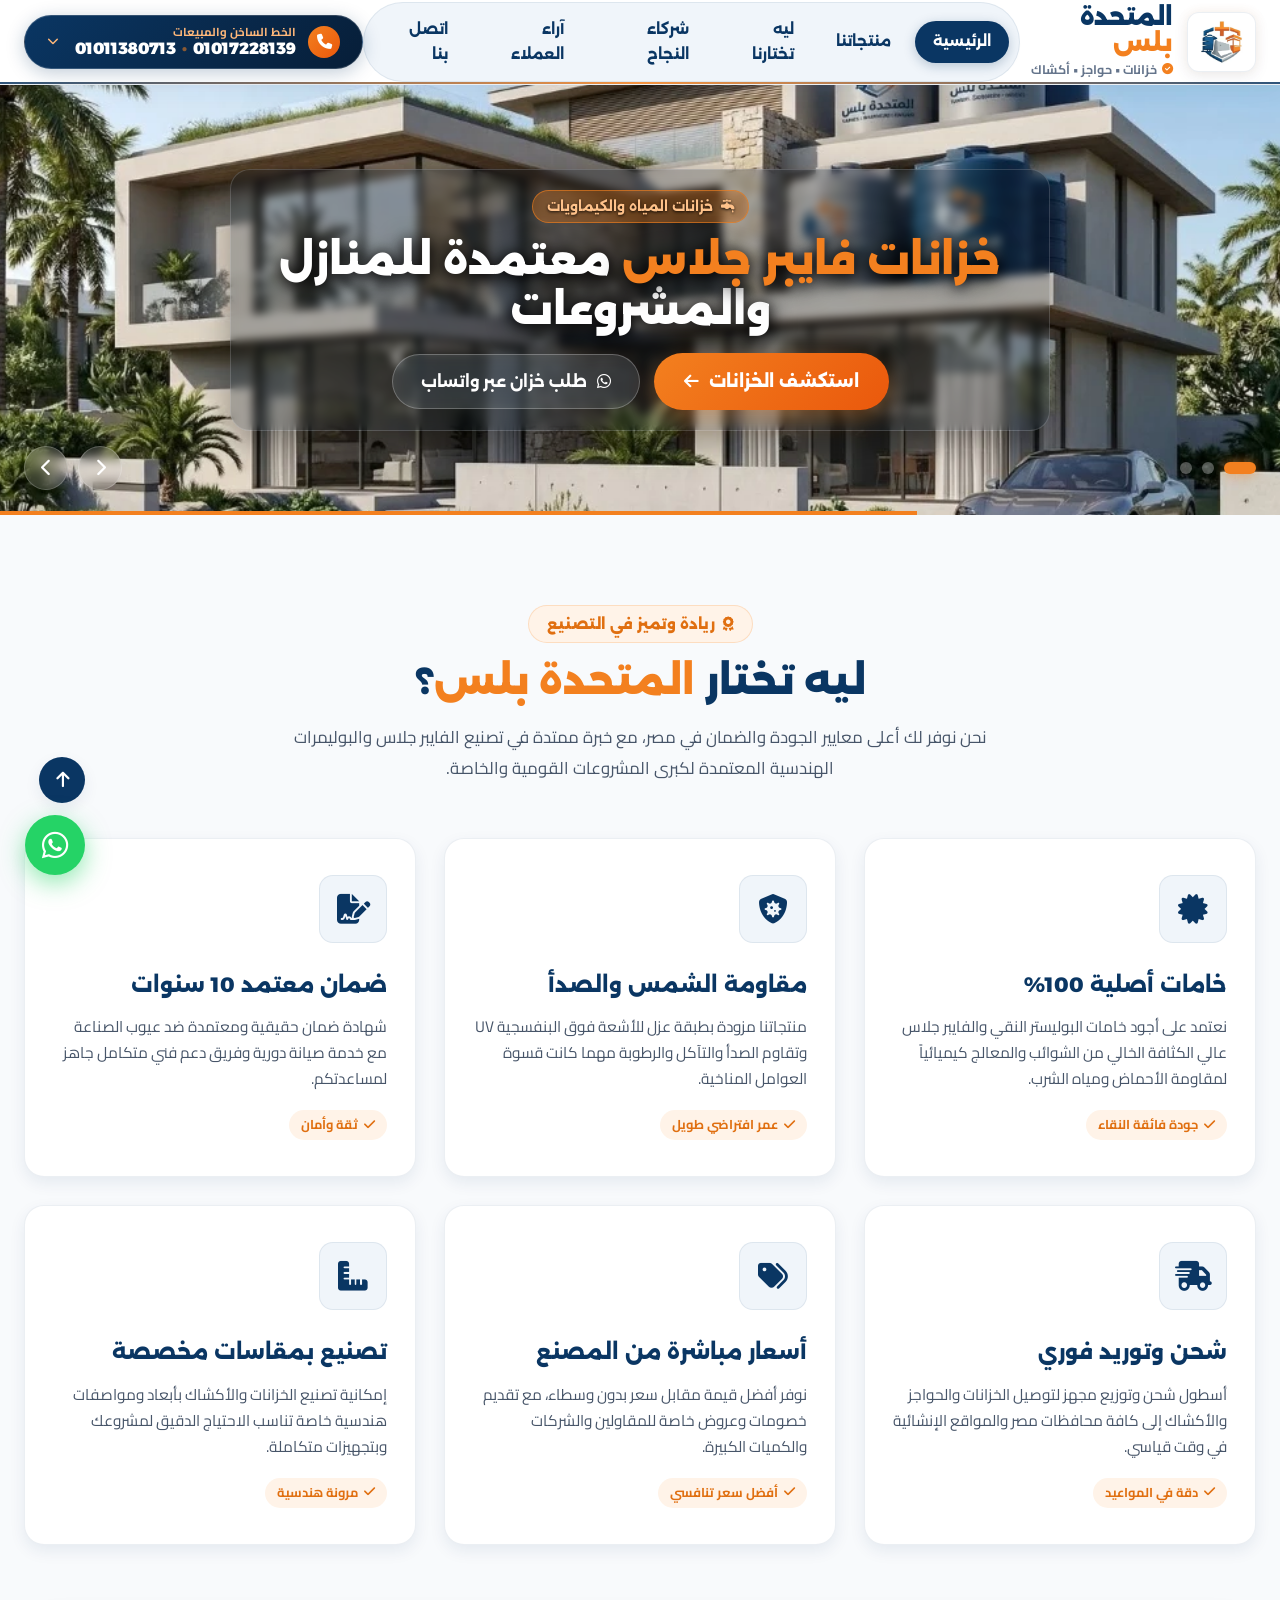
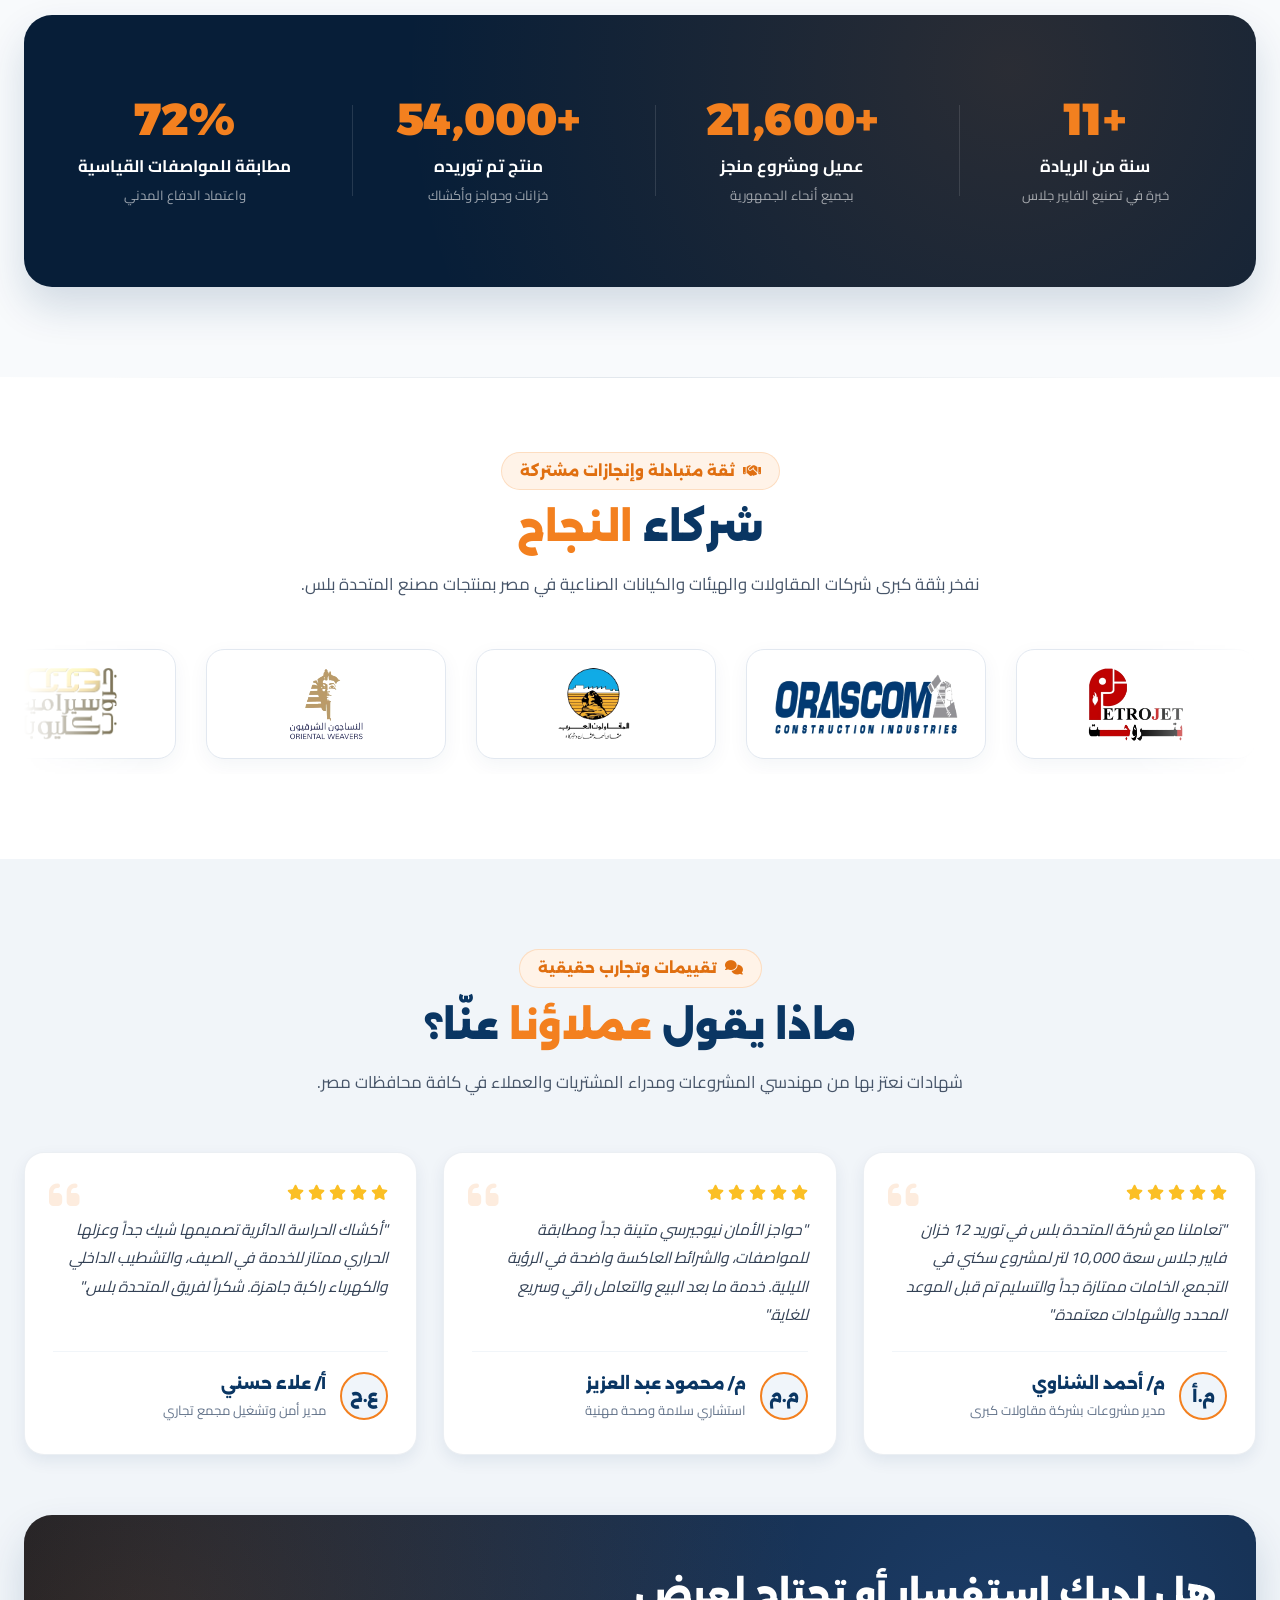
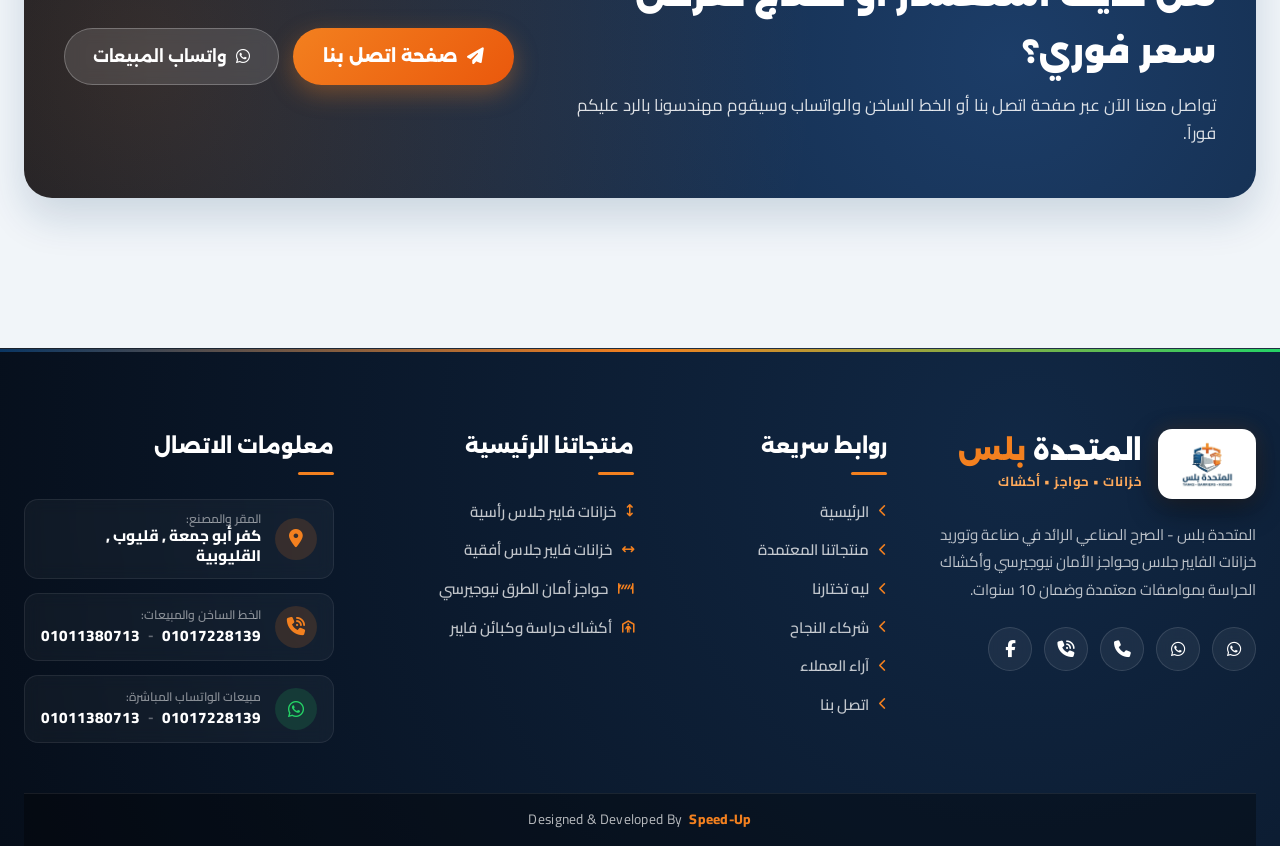
==== index.html @ 0f32f1ea "feat: complete Al-Mutahida Plus website with updated dual contact numbers" ====
<!DOCTYPE html>
<html lang="ar" dir="rtl">
<head>
  <meta charset="UTF-8">
  <meta name="viewport" content="width=device-width, initial-scale=1.0">
  <title>المتحدة بلس للخزانات | مصنع خزانات فايبر جلاس وحواجز أمان وأكشاك حراسة في مصر</title>
  <meta name="description" content="شركة المتحدة بلس للخزانات - المصنع الرائد في مصر لتصنيع وتوريد خزانات مياه فايبر جلاس أفقية ورأسية بسعات من 500 حتى 30,000 لتر، حواجز أمان نيوجيرسي، وأكشاك حراسة معزولة بضمان 10 سنوات وتوصيل لكافة المحافظات. هاتف: 01011380713 - 01017228139">
  <meta name="keywords" content="المتحدة بلس, المتحدة بلس للخزانات, شركة المتحدة بلس, مصنع المتحدة بلس, خزانات فايبر جلاس, خزانات مياه فايبر جلاس, اسعار خزانات المياه في مصر, خزان مياه 500 لتر, خزان مياه 1000 لتر, خزان مياه 2000 لتر, خزان مياه 3000 لتر, خزان مياه 5000 لتر, خزان مياه 10000 لتر, خزان مياه 20000 لتر, خزان مياه 30000 لتر, خزانات مياه أفقية, خزانات مياه رأسية, حواجز نيوجيرسي, حواجز أمان الطرق, حواجز بلاستيكية للطرق, أكشاك حراسة فايبر جلاس, كبائن أمن واستقبال, كشك حراسة دائري, كشك حراسة مضلع, كشك حراسة مربع, كفر ابو جمعة قليوب القليوبية">
  <meta name="author" content="شركة المتحدة بلس">
  <meta name="robots" content="index, follow">
  <link rel="canonical" href="https://almutahidaplus.com/index.html">
  <meta name="theme-color" content="#0a3663">
  
  <!-- Open Graph Meta Tags -->
  <meta property="og:type" content="website">
  <meta property="og:locale" content="ar_EG">
  <meta property="og:site_name" content="المتحدة بلس">
  <meta property="og:url" content="https://almutahidaplus.com/index.html">
  <meta property="og:title" content="المتحدة بلس للخزانات | خزانات فايبر جلاس • حواجز نيوجيرسي • أكشاك حراسة">
  <meta property="og:description" content="المصنع رقم 1 في مصر لخزانات الفايبر جلاس المعتمدة، حواجز أمان الطرق نيوجيرسي، وأكشاك الحراسة المعزولة بضمان 10 سنوات وتوريد فوري.">
  <meta property="og:image" content="https://almutahidaplus.com/images/hero-tanks.webp">

  <!-- Twitter Card -->
  <meta name="twitter:card" content="summary_large_image">
  <meta name="twitter:title" content="المتحدة بلس للخزانات | مصنع فايبر جلاس معتمد في مصر">
  <meta name="twitter:description" content="خزانات مياه فايبر جلاس بسعات من 500 حتى 30000 لتر، حواجز نيوجيرسي، وأكشاك حراسة. اتصل: 01011380713 - 01017228139">
  <meta name="twitter:image" content="https://almutahidaplus.com/images/hero-tanks.webp">

  <!-- Structured Data (JSON-LD) -->
  <script type="application/ld+json">
  {
    "@context": "https://schema.org",
    "@type": "LocalBusiness",
    "name": "شركة المتحدة بلس للخزانات وحواجز الأمان والأكشاك",
    "alternateName": ["المتحدة بلس", "المتحدة بلس للخزانات", "Al-Mutahida Plus"],
    "image": "https://almutahidaplus.com/images/logo.webp",
    "url": "https://almutahidaplus.com/",
    "telephone": ["+201011380713", "+201017228139"],
    "priceRange": "$$",
    "address": {
      "@type": "PostalAddress",
      "streetAddress": "كفر أبو جمعة",
      "addressLocality": "قليوب",
      "addressRegion": "القليوبية",
      "addressCountry": "EG"
    },
    "geo": {
      "@type": "GeoCoordinates",
      "latitude": 30.1795,
      "longitude": 31.2057
    },
    "openingHoursSpecification": {
      "@type": "OpeningHoursSpecification",
      "dayOfWeek": [
        "Monday",
        "Tuesday",
        "Wednesday",
        "Thursday",
        "Friday",
        "Saturday",
        "Sunday"
      ],
      "opens": "09:00",
      "closes": "21:00"
    },
    "areaServed": {
      "@type": "Country",
      "name": "Egypt"
    },
    "description": "مصنع المتحدة بلس لتصنيع وتوريد خزانات الفايبر جلاس لمياه الشرب والكيماويات، حواجز أمان الطرق نيوجيرسي، وأكشاك وكبائن الحراسة المعزولة بضمان معتمد 10 سنوات."
  }
  </script>

  <!-- Favicon -->
  <link rel="icon" type="image/webp" href="images/favicon.webp">
  <link rel="shortcut icon" type="image/webp" href="images/favicon.webp">
  <link rel="apple-touch-icon" type="image/webp" href="images/favicon.webp">

  <!-- Google Fonts: Cairo & Alexandria -->
  <link rel="preconnect" href="https://fonts.googleapis.com">
  <link rel="preconnect" href="https://fonts.gstatic.com" crossorigin>
  <link href="https://fonts.googleapis.com/css2?family=Alexandria:wght@400;600;700;800;900&family=Cairo:wght@400;600;700;800;900&display=swap" rel="stylesheet">

  <!-- Font Awesome 6 -->
  <link rel="stylesheet" href="https://cdnjs.cloudflare.com/ajax/libs/font-awesome/6.5.1/css/all.min.css">

  <!-- CSS Styles -->
  <link rel="stylesheet" href="css/style.css">
</head>
<body>


  <!-- الهيدر وشريط التنقل الرئيسي (Site Header) -->
  <header class="site-header">
    <div class="container nav-container">
      <!-- الشعار واسم الشركة -->
      <a href="index.html" class="brand-logo">
        <div class="header-logo-badge">
          <img src="images/logo-icon.webp" alt="لوجو شركة المتحدة بلس">
        </div>
        <div class="brand-info">
          <div class="brand-name">المتحدة <span>بلس</span></div>
          <div class="brand-tagline">
            <i class="fa-solid fa-circle-check" style="color: var(--color-accent); font-size: 0.7rem;"></i>
            <span>خزانات • حواجز • أكشاك</span>
          </div>
        </div>
      </a>

      <!-- روابط القائمة الرئيسية -->
      <nav class="nav-menu">
        <a href="index.html" class="nav-link active">الرئيسية</a>
        <a href="products.html" class="nav-link">منتجاتنا</a>
        <a href="#why-us" class="nav-link">ليه تختارنا</a>
        <a href="#partners" class="nav-link">شركاء النجاح</a>
        <a href="#reviews" class="nav-link">آراء العملاء</a>
        <a href="contact.html" class="nav-link">اتصل بنا</a>
      </nav>

      <!-- زر الاتصال المميز في الهيدر (يدعم الرقمين والواتساب) -->
      <div class="header-actions">
        <div class="header-phone-dropdown">
          <button class="btn-phone-distinct phone-dropdown-trigger" type="button" aria-expanded="false" aria-label="أرقام المبيعات والاتصال">
            <div class="phone-icon-pulse">
              <i class="fa-solid fa-phone"></i>
            </div>
            <div class="phone-text-wrapper">
              <span class="phone-label">الخط الساخن والمبيعات</span>
              <span class="phone-number-value">
                <span>01011380713</span>
                <span class="phone-divider">•</span>
                <span>01017228139</span>
              </span>
            </div>
            <i class="fa-solid fa-chevron-down phone-drop-arrow"></i>
          </button>
          
          <div class="phone-dropdown-menu">
            <div class="phone-dropdown-header">
              <i class="fa-solid fa-headset"></i>
              <span>تواصل مع قسم المبيعات فوراً</span>
            </div>
            <a href="tel:01011380713" class="phone-drop-item">
              <div class="phone-drop-icon">
                <i class="fa-solid fa-phone"></i>
              </div>
              <div class="phone-drop-info">
                <span class="phone-drop-label">خط المبيعات 1</span>
                <span class="phone-drop-number">01011380713</span>
              </div>
              <span class="phone-drop-badge">اتصال مباشر</span>
            </a>
            <a href="tel:01017228139" class="phone-drop-item">
              <div class="phone-drop-icon">
                <i class="fa-solid fa-phone"></i>
              </div>
              <div class="phone-drop-info">
                <span class="phone-drop-label">خط المبيعات 2</span>
                <span class="phone-drop-number">01017228139</span>
              </div>
              <span class="phone-drop-badge">اتصال مباشر</span>
            </a>
            <div class="phone-drop-footer">
              <a href="https://wa.me/201011380713" target="_blank" class="phone-drop-wa" title="واتساب 1">
                <i class="fa-brands fa-whatsapp"></i> واتساب 1
              </a>
              <a href="https://wa.me/201017228139" target="_blank" class="phone-drop-wa" title="واتساب 2">
                <i class="fa-brands fa-whatsapp"></i> واتساب 2
              </a>
            </div>
          </div>
        </div>

        <button class="mobile-toggle" aria-label="فتح القائمة">
          <i class="fa-solid fa-bars"></i>
        </button>
      </div>
    </div>
  </header>

  <!-- الهيرو سكشن التفاعلي المتحرك (Hero Auto Slider) -->
  <section class="hero-section" id="home">
    <div class="hero-slider">
      
      <!-- الشريحة الأولى: خزانات الفايبر جلاس -->
      <div class="slide active">
        <div class="slide-bg" style="background-image: url('images/hero-tanks.webp');">
          <div class="slide-bg-gradient"></div>
        </div>
        <div class="container">
          <div class="slide-content centered">
            <div class="slide-badge">
              <i class="fa-solid fa-faucet-drip"></i>
              <span>خزانات المياه والكيماويات</span>
            </div>
            <h1 class="slide-title">
              <span class="highlight">خزانات فايبر جلاس</span> معتمدة للمنازل والمشروعات
            </h1>
            <div class="slide-actions">
              <a href="products.html?category=vertical-tanks" class="btn-primary">
                <span>استكشف الخزانات</span>
                <i class="fa-solid fa-arrow-left"></i>
              </a>
              <a href="https://wa.me/201011380713?text=%D8%A7%D8%B3%D8%AA%D9%81%D8%B3%D8%A7%D8%B1%20%D8%B9%D9%86%20%D8%AE%D8%B2%D8%A7%D9%86%D8%A7%D8%AA%20%D8%A7%D9%84%D9%81%D8%A7%D9%8A%D8%A8%D8%B1%20%D8%AC%D9%84%D8%A7%D8%B3" target="_blank" class="btn-secondary">
                <i class="fa-brands fa-whatsapp"></i>
                <span>طلب خزان عبر واتساب</span>
              </a>
            </div>
          </div>
        </div>
      </div>

      <!-- الشريحة الثانية: حواجز أمان الطرق نيوجيرسي -->
      <div class="slide">
        <div class="slide-bg" style="background-image: url('images/hero-barriers.webp');">
          <div class="slide-bg-gradient"></div>
        </div>
        <div class="container">
          <div class="slide-content centered">
            <div class="slide-badge">
              <i class="fa-solid fa-road-barrier"></i>
              <span>السلامة المرورية وأمان الطرق</span>
            </div>
            <h2 class="slide-title">
              <span class="highlight">حواجز أمان نيوجيرسي</span> للمشروعات والكباري
            </h2>
            <div class="slide-actions">
              <a href="products.html?category=barriers" class="btn-primary">
                <span>استكشف الحواجز</span>
                <i class="fa-solid fa-arrow-left"></i>
              </a>
              <a href="https://wa.me/201011380713?text=%D8%A7%D8%B3%D8%AA%D9%81%D8%B3%D8%A7%D8%B1%20%D8%B9%D9%86%20%D8%AD%D9%88%D8%A7%D8%AC%D8%B2%20%D8%A7%D9%84%D8%A3%D9%85%D8%A7%D9%86%20%D9%86%D9%8A%D9%88%D8%AC%D9%8A%D8%B1%D8%B3%D9%8A" target="_blank" class="btn-secondary">
                <i class="fa-brands fa-whatsapp"></i>
                <span>طلب حواجز عبر واتساب</span>
              </a>
            </div>
          </div>
        </div>
      </div>

      <!-- الشريحة الثالثة: أكشاك الحراسة الفايبر جلاس -->
      <div class="slide">
        <div class="slide-bg" style="background-image: url('images/hero-kiosks.webp');">
          <div class="slide-bg-gradient"></div>
        </div>
        <div class="container">
          <div class="slide-content centered">
            <div class="slide-badge">
              <i class="fa-solid fa-person-shelter"></i>
              <span>أكشاك وكبائن الحراسة المجهزة</span>
            </div>
            <h2 class="slide-title">
              <span class="highlight">أكشاك حراسة وكبائن</span> فندقية فاخرة
            </h2>
            <div class="slide-actions">
              <a href="products.html?category=kiosks" class="btn-primary">
                <span>استكشف الأكشاك</span>
                <i class="fa-solid fa-arrow-left"></i>
              </a>
              <a href="https://wa.me/201011380713?text=%D8%A7%D8%B3%D8%AA%D9%81%D8%B3%D8%A7%D8%B1%20%D8%B9%D9%86%20%D8%A3%D9%83%D8%B4%D8%A7%D9%83%20%D8%A7%D9%84%D8%AD%D8%B1%D8%A7%D8%B3%D8%A9%20%D8%A7%D9%84%D9%81%D8%A7%D9%8A%D8%A8%D8%B1%20%D8%AC%D9%84%D8%A7%D8%B3" target="_blank" class="btn-secondary">
                <i class="fa-brands fa-whatsapp"></i>
                <span>طلب كشك عبر واتساب</span>
              </a>
            </div>
          </div>
        </div>
      </div>

    </div>

    <!-- مؤشرات وأزرار التحكم بالسلايدر -->
    <div class="slider-controls">
      <div class="container slider-controls-inner">
        <div class="slider-dots"></div>
        <div class="slider-arrows">
          <button class="arrow-btn prev" aria-label="الشريحة السابقة">
            <i class="fa-solid fa-chevron-right"></i>
          </button>
          <button class="arrow-btn next" aria-label="الشريحة التالية">
            <i class="fa-solid fa-chevron-left"></i>
          </button>
        </div>
      </div>
    </div>
    <div class="slider-progress"></div>
  </section>

  <!-- قسم "ليه تختار المتحدة بلس" (Why Choose Us) -->
  <section class="section" id="why-us">
    <div class="container">
      <div class="section-header">
        <div class="section-subtitle">
          <i class="fa-solid fa-award"></i>
          <span>ريادة وتميز في التصنيع</span>
        </div>
        <h2 class="section-title">ليه تختار <span>المتحدة بلس</span>؟</h2>
        <p class="section-desc">
          نحن نوفر لك أعلى معايير الجودة والضمان في مصر، مع خبرة ممتدة في تصنيع الفايبر جلاس والبوليمرات الهندسية المعتمدة لكبرى المشروعات القومية والخاصة.
        </p>
      </div>

      <div class="features-grid">
        <!-- كارت 1 -->
        <div class="feature-card">
          <div class="feature-icon-wrapper">
            <i class="fa-solid fa-certificate"></i>
          </div>
          <h3 class="feature-card-title">خامات أصلية 100%</h3>
          <p class="feature-card-desc">
            نعتمد على أجود خامات البوليستر النقي والفايبر جلاس عالي الكثافة الخالي من الشوائب والمعالج كيميائياً لمقاومة الأحماض ومياه الشرب.
          </p>
          <div class="feature-card-badge">
            <i class="fa-solid fa-check"></i> جودة فائقة النقاء
          </div>
        </div>

        <!-- كارت 2 -->
        <div class="feature-card">
          <div class="feature-icon-wrapper">
            <i class="fa-solid fa-shield-virus"></i>
          </div>
          <h3 class="feature-card-title">مقاومة الشمس والصدأ</h3>
          <p class="feature-card-desc">
            منتجاتنا مزودة بطبقة عزل للأشعة فوق البنفسجية UV وتقاوم الصدأ والتآكل والرطوبة مهما كانت قسوة العوامل المناخية.
          </p>
          <div class="feature-card-badge">
            <i class="fa-solid fa-check"></i> عمر افتراضي طويل
          </div>
        </div>

        <!-- كارت 3 -->
        <div class="feature-card">
          <div class="feature-icon-wrapper">
            <i class="fa-solid fa-file-signature"></i>
          </div>
          <h3 class="feature-card-title">ضمان معتمد 10 سنوات</h3>
          <p class="feature-card-desc">
            شهادة ضمان حقيقية ومعتمدة ضد عيوب الصناعة مع خدمة صيانة دورية وفريق دعم فني متكامل جاهز لمساعدتكم.
          </p>
          <div class="feature-card-badge">
            <i class="fa-solid fa-check"></i> ثقة وأمان
          </div>
        </div>

        <!-- كارت 4 -->
        <div class="feature-card">
          <div class="feature-icon-wrapper">
            <i class="fa-solid fa-truck-fast"></i>
          </div>
          <h3 class="feature-card-title">شحن وتوريد فوري</h3>
          <p class="feature-card-desc">
            أسطول شحن وتوزيع مجهز لتوصيل الخزانات والحواجز والأكشاك إلى كافة محافظات مصر والمواقع الإنشائية في وقت قياسي.
          </p>
          <div class="feature-card-badge">
            <i class="fa-solid fa-check"></i> دقة في المواعيد
          </div>
        </div>

        <!-- كارت 5 -->
        <div class="feature-card">
          <div class="feature-icon-wrapper">
            <i class="fa-solid fa-tags"></i>
          </div>
          <h3 class="feature-card-title">أسعار مباشرة من المصنع</h3>
          <p class="feature-card-desc">
            نوفر أفضل قيمة مقابل سعر بدون وسطاء، مع تقديم خصومات وعروض خاصة للمقاولين والشركات والكميات الكبيرة.
          </p>
          <div class="feature-card-badge">
            <i class="fa-solid fa-check"></i> أفضل سعر تنافسي
          </div>
        </div>

        <!-- كارت 6 -->
        <div class="feature-card">
          <div class="feature-icon-wrapper">
            <i class="fa-solid fa-ruler-combined"></i>
          </div>
          <h3 class="feature-card-title">تصنيع بمقاسات مخصصة</h3>
          <p class="feature-card-desc">
            إمكانية تصنيع الخزانات والأكشاك بأبعاد ومواصفات هندسية خاصة تناسب الاحتياج الدقيق لمشروعك وبتجهيزات متكاملة.
          </p>
          <div class="feature-card-badge">
            <i class="fa-solid fa-check"></i> مرونة هندسية
          </div>
        </div>
      </div>

      <!-- شريط الإحصائيات والأرقام (Live Counters) -->
      <div class="stats-strip">
        <div class="container stats-grid">
          <div class="stat-item">
            <div class="stat-number" data-target="15" data-prefix="+">15</div>
            <div class="stat-label">سنة من الريادة</div>
            <div class="stat-sub">خبرة في تصنيع الفايبر جلاس</div>
          </div>
          <div class="stat-item">
            <div class="stat-number" data-target="30000" data-prefix="+">30,000</div>
            <div class="stat-label">عميل ومشروع منجز</div>
            <div class="stat-sub">بجميع أنحاء الجمهورية</div>
          </div>
          <div class="stat-item">
            <div class="stat-number" data-target="75000" data-prefix="+">75,000</div>
            <div class="stat-label">منتج تم توريده</div>
            <div class="stat-sub">خزانات وحواجز وأكشاك</div>
          </div>
          <div class="stat-item">
            <div class="stat-number" data-target="100" data-suffix="%">100%</div>
            <div class="stat-label">مطابقة للمواصفات القياسية</div>
            <div class="stat-sub">واعتماد الدفاع المدني</div>
          </div>
        </div>
      </div>



    </div>
  </section>

  <!-- قسم شركاء النجاح (Success Partners Continuous Marquee) -->
  <section class="partners-section" id="partners">
    <div class="container">
      <div class="section-header" style="margin-bottom: 35px;">
        <div class="section-subtitle">
          <i class="fa-solid fa-handshake"></i>
          <span>ثقة متبادلة وإنجازات مشتركة</span>
        </div>
        <h2 class="section-title">شركاء <span>النجاح</span></h2>
        <p class="section-desc">
          نفخر بثقة كبرى شركات المقاولات والهيئات والكيانات الصناعية في مصر بمنتجات مصنع المتحدة بلس.
        </p>
      </div>

      <!-- شريط اللوجوهات المتحرك اللانهائي لكبرى الشركات -->
      <div class="marquee-wrapper">
        <div class="marquee-track">
          <div class="partner-card" title="شركة بتروجت">
            <img src="images/partners/partner-petrojet.webp" alt="لوجو شركة بتروجت">
          </div>
          <div class="partner-card" title="أوراسكوم للإنشاءات">
            <img src="images/partners/partner-orascom.webp" alt="لوجو أوراسكوم للإنشاءات">
          </div>
          <div class="partner-card" title="شركة المقاولون العرب">
            <img src="images/partners/partner-arab-contractors.webp" alt="لوجو المقاولون العرب">
          </div>
          <div class="partner-card" title="مجموعة النساجون الشرقيون">
            <img src="images/partners/partner-oriental-weavers.webp" alt="لوجو النساجون الشرقيون">
          </div>
          <div class="partner-card" title="مجموعة سيراميكا كليوباترا">
            <img src="images/partners/partner-cleopatra.webp" alt="لوجو سيراميكا كليوباترا">
          </div>
          <!-- تكرار لضمان السلاسة اللانهائية والانسيابية في الحركة -->
          <div class="partner-card" title="شركة بتروجت">
            <img src="images/partners/partner-petrojet.webp" alt="لوجو شركة بتروجت">
          </div>
          <div class="partner-card" title="أوراسكوم للإنشاءات">
            <img src="images/partners/partner-orascom.webp" alt="لوجو أوراسكوم للإنشاءات">
          </div>
          <div class="partner-card" title="شركة المقاولون العرب">
            <img src="images/partners/partner-arab-contractors.webp" alt="لوجو المقاولون العرب">
          </div>
          <div class="partner-card" title="مجموعة النساجون الشرقيون">
            <img src="images/partners/partner-oriental-weavers.webp" alt="لوجو النساجون الشرقيون">
          </div>
          <div class="partner-card" title="مجموعة سيراميكا كليوباترا">
            <img src="images/partners/partner-cleopatra.webp" alt="لوجو سيراميكا كليوباترا">
          </div>
        </div>
      </div>
    </div>
  </section>

  <!-- قسم آراء العملاء (Customer Testimonials) -->
  <section class="section reviews-section" id="reviews">
    <div class="container">
      <div class="section-header">
        <div class="section-subtitle">
          <i class="fa-solid fa-comments"></i>
          <span>تقييمات وتجارب حقيقية</span>
        </div>
        <h2 class="section-title">ماذا يقول <span>عملاؤنا</span> عنّا؟</h2>
        <p class="section-desc">
          شهادات نعتز بها من مهندسي المشروعات ومدراء المشتريات والعملاء في كافة محافظات مصر.
        </p>
      </div>

      <div class="reviews-grid">
        <!-- رأي 1 -->
        <div class="review-card">
          <i class="fa-solid fa-quote-left review-quote-icon"></i>
          <div class="review-stars">
            <i class="fa-solid fa-star"></i><i class="fa-solid fa-star"></i><i class="fa-solid fa-star"></i><i class="fa-solid fa-star"></i><i class="fa-solid fa-star"></i>
          </div>
          <p class="review-text">
            "تعاملنا مع شركة المتحدة بلس في توريد 12 خزان فايبر جلاس سعة 10,000 لتر لمشروع سكني في التجمع، الخامات ممتازة جداً والتسليم تم قبل الموعد المحدد والشهادات معتمدة."
          </p>
          <div class="review-author">
            <div class="author-avatar">م.أ</div>
            <div class="author-info">
              <h4>م/ أحمد الشناوي</h4>
              <p>مدير مشروعات بشركة مقاولات كبرى</p>
            </div>
          </div>
        </div>

        <!-- رأي 2 -->
        <div class="review-card">
          <i class="fa-solid fa-quote-left review-quote-icon"></i>
          <div class="review-stars">
            <i class="fa-solid fa-star"></i><i class="fa-solid fa-star"></i><i class="fa-solid fa-star"></i><i class="fa-solid fa-star"></i><i class="fa-solid fa-star"></i>
          </div>
          <p class="review-text">
            "حواجز الأمان نيوجيرسي متينة جداً ومطابقة للمواصفات، والشرائط العاكسة واضحة في الرؤية الليلية. خدمة ما بعد البيع والتعامل راقي وسريع للغاية."
          </p>
          <div class="review-author">
            <div class="author-avatar">م.م</div>
            <div class="author-info">
              <h4>م/ محمود عبد العزيز</h4>
              <p>استشاري سلامة وصحة مهنية</p>
            </div>
          </div>
        </div>

        <!-- رأي 3 -->
        <div class="review-card">
          <i class="fa-solid fa-quote-left review-quote-icon"></i>
          <div class="review-stars">
            <i class="fa-solid fa-star"></i><i class="fa-solid fa-star"></i><i class="fa-solid fa-star"></i><i class="fa-solid fa-star"></i><i class="fa-solid fa-star"></i>
          </div>
          <p class="review-text">
            "أكشاك الحراسة الدائرية تصميمها شيك جداً وعزلها الحراري ممتاز للخدمة في الصيف، والتشطيب الداخلي والكهرباء راكبة جاهزة. شكراً لفريق المتحدة بلس."
          </p>
          <div class="review-author">
            <div class="author-avatar">ع.ح</div>
            <div class="author-info">
              <h4>أ/ علاء حسني</h4>
              <p>مدير أمن وتشغيل مجمع تجاري</p>
            </div>
          </div>
        </div>
      </div>

      <!-- كارت تواصل واستفسار سريع في نهاية الهوم -->
      <div class="home-products-cta" style="margin-top: 60px; background: radial-gradient(circle at 80% 50%, #1c3d68 0%, #091728 100%);">
        <div class="cta-text-side">
          <h3>هل لديك <span>استفسار</span> أو تحتاج لعرض سعر فوري؟</h3>
          <p>
            تواصل معنا الآن عبر صفحة اتصل بنا أو الخط الساخن والواتساب وسيقوم مهندسونا بالرد عليكم فوراً.
          </p>
        </div>
        <div class="cta-action-side">
          <a href="contact.html" class="btn-primary" style="background: var(--color-accent-gradient);">
            <i class="fa-solid fa-paper-plane"></i>
            <span>صفحة اتصل بنا</span>
          </a>
          <a href="https://wa.me/201011380713?text=%D8%A7%D9%84%D8%B3%D9%84%D8%A7%D9%85%20%D8%B9%D9%84%D9%8A%D9%83%D9%85%D8%8C%20%D8%A3%D9%88%D8%AF%20%D8%A7%D9%84%D8%A7%D8%B3%D8%AA%D9%81%D8%B3%D8%A7%D8%B1%20%D8%B9%D9%86%20%D8%AE%D8%AF%D9%85%D8%A7%D8%AA%20%D9%88%D9%85%D9%86%D8%AA%D8%AC%D8%A7%D8%AA%20%D8%A7%D9%84%D9%85%D8%AA%D8%AD%D8%AF%D8%A9%20%D8%A8%D9%84%D8%B3" target="_blank" class="btn-secondary">
            <i class="fa-brands fa-whatsapp"></i>
            <span>واتساب المبيعات</span>
          </a>
        </div>
      </div>

    </div>
  </section>

  <!-- الفوتر المتكامل للشركة (Site Footer) -->
  <footer class="site-footer">
    <div class="container">
      <div class="footer-grid">
        
        <!-- العمود الأول: نبذة وهوية الشركة -->
        <div class="footer-brand">
          <a href="index.html" class="footer-brand-logo">
            <div class="footer-logo-badge">
              <img src="images/logo-footer.webp" alt="لوجو شركة المتحدة بلس">
            </div>
            <div class="footer-brand-text">
              <span class="footer-brand-name">المتحدة <span class="accent-text">بلس</span></span>
              <span class="footer-brand-tagline">خزانات • حواجز • أكشاك</span>
            </div>
          </a>
          <p class="footer-desc">
            المتحدة بلس - الصرح الصناعي الرائد في صناعة وتوريد خزانات الفايبر جلاس وحواجز الأمان نيوجيرسي وأكشاك الحراسة بمواصفات معتمدة وضمان 10 سنوات.
          </p>
          <div class="footer-social">
            <a href="https://wa.me/201011380713" target="_blank" class="social-btn wa" title="واتساب 1"><i class="fa-brands fa-whatsapp"></i></a>
            <a href="https://wa.me/201017228139" target="_blank" class="social-btn wa" title="واتساب 2"><i class="fa-brands fa-whatsapp"></i></a>
            <a href="tel:01011380713" class="social-btn" title="اتصال هاتفي 1"><i class="fa-solid fa-phone"></i></a>
            <a href="tel:01017228139" class="social-btn" title="اتصال هاتفي 2"><i class="fa-solid fa-phone-volume"></i></a>
            <a href="https://www.facebook.com/profile.php?id=61593824470740" target="_blank" class="social-btn" title="فيسبوك"><i class="fa-brands fa-facebook-f"></i></a>
          </div>
        </div>

        <!-- العمود الثاني: روابط سريعة -->
        <div>
          <h4 class="footer-col-title">روابط سريعة</h4>
          <ul class="footer-links">
            <li><a href="index.html" class="footer-link"><i class="fa-solid fa-chevron-left"></i> الرئيسية</a></li>
            <li><a href="products.html" class="footer-link"><i class="fa-solid fa-chevron-left"></i> منتجاتنا المعتمدة</a></li>
            <li><a href="#why-us" class="footer-link"><i class="fa-solid fa-chevron-left"></i> ليه تختارنا</a></li>
            <li><a href="#partners" class="footer-link"><i class="fa-solid fa-chevron-left"></i> شركاء النجاح</a></li>
            <li><a href="#reviews" class="footer-link"><i class="fa-solid fa-chevron-left"></i> آراء العملاء</a></li>
            <li><a href="contact.html" class="footer-link"><i class="fa-solid fa-chevron-left"></i> اتصل بنا</a></li>
          </ul>
        </div>

        <!-- العمود الثالث: أقسام المنتجات التفاعلية -->
        <div>
          <h4 class="footer-col-title">منتجاتنا الرئيسية</h4>
          <ul class="footer-links">
            <li><a href="products.html?category=vertical-tanks" class="footer-link"><i class="fa-solid fa-arrows-up-down"></i> خزانات فايبر جلاس رأسية</a></li>
            <li><a href="products.html?category=horizontal-tanks" class="footer-link"><i class="fa-solid fa-arrows-left-right"></i> خزانات فايبر جلاس أفقية</a></li>
            <li><a href="products.html?category=barriers" class="footer-link"><i class="fa-solid fa-road-barrier"></i> حواجز أمان الطرق نيوجيرسي</a></li>
            <li><a href="products.html?category=kiosks" class="footer-link"><i class="fa-solid fa-person-shelter"></i> أكشاك حراسة وكبائن فايبر</a></li>
          </ul>
        </div>

        <!-- العمود الرابع: معلومات التواصل والعنوان المحدثة -->
        <div>
          <h4 class="footer-col-title">معلومات الاتصال</h4>
          <div class="footer-contact-list">
            <a href="https://maps.google.com/?q=30.1812,31.2065" target="_blank" class="footer-contact-card">
              <div class="footer-card-icon">
                <i class="fa-solid fa-location-dot"></i>
              </div>
              <div class="footer-card-text">
                <span class="footer-card-label">المقر والمصنع:</span>
                <span class="footer-card-val">كفر أبو جمعة , قليوب , القليوبية</span>
              </div>
            </a>

            <div class="footer-contact-card">
              <div class="footer-card-icon">
                <i class="fa-solid fa-phone-volume"></i>
              </div>
              <div class="footer-card-text">
                <span class="footer-card-label">الخط الساخن والمبيعات:</span>
                <div class="footer-phones-row">
                  <a href="tel:01011380713" class="footer-card-val" title="اتصال بالخط الأول">01011380713</a>
                  <span class="footer-sep">-</span>
                  <a href="tel:01017228139" class="footer-card-val" title="اتصال بالخط الثاني">01017228139</a>
                </div>
              </div>
            </div>

            <div class="footer-contact-card wa-contact">
              <div class="footer-card-icon">
                <i class="fa-brands fa-whatsapp"></i>
              </div>
              <div class="footer-card-text">
                <span class="footer-card-label">مبيعات الواتساب المباشرة:</span>
                <div class="footer-phones-row">
                  <a href="https://wa.me/201011380713" target="_blank" class="footer-card-val" title="محادثة واتساب 1">01011380713</a>
                  <span class="footer-sep">-</span>
                  <a href="https://wa.me/201017228139" target="_blank" class="footer-card-val" title="محادثة واتساب 2">01017228139</a>
                </div>
              </div>
            </div>
          </div>
        </div>

      </div>

      <!-- شريط حقوق النشر السفلي -->
      <div class="footer-bottom">
        <div class="container footer-bottom-content">
          <p>
            Designed &amp; Developed By <a href="https://speed-up.tech" target="_blank" rel="noopener noreferrer" class="speedup-link">Speed-Up</a>
          </p>
        </div>
      </div>
    </div>
  </footer>

  <!-- الأزرار العائمة التفاعلية (Floating Actions) -->
  <div class="floating-actions">
    <button class="scroll-top-btn" aria-label="الصعود للأعلى">
      <i class="fa-solid fa-arrow-up"></i>
    </button>
    <a href="https://wa.me/201011380713?text=%D8%A7%D9%84%D8%B3%D9%84%D8%A7%D9%85%20%D8%B9%D9%84%D9%8A%D9%83%D9%85%D8%8C%20%D8%A3%D9%88%D8%AF%20%D8%A7%D9%84%D8%A7%D8%B3%D8%AA%D9%81%D8%B3%D8%A7%D8%B1%20%D8%B9%D9%86%20%D9%85%D9%86%D8%AA%D8%AC%D8%A7%D8%AA%20%D8%A7%D9%84%D9%85%D8%AA%D8%AD%D8%AF%D8%A9%20%D8%A8%D9%84%D8%B3" target="_blank" class="floating-wa-btn" title="تواصل معنا عبر واتساب">
      <i class="fa-brands fa-whatsapp"></i>
    </a>
  </div>

  <!-- نافذة طلب المنتج المباشر عبر واتساب (WhatsApp Order Modal) -->
  <div class="order-modal-overlay" id="orderModal">
    <div class="order-modal-card">
      <div class="order-modal-header">
        <div class="order-modal-header-info">
          <div class="order-modal-wa-badge">
            <i class="fa-brands fa-whatsapp"></i>
          </div>
          <div class="order-modal-title-wrap">
            <h3>طلب عبر واتساب</h3>
            <p>أرسل طلبك مباشرةً وسنرد فوراً</p>
          </div>
        </div>
        <button class="order-modal-close-btn" id="closeOrderModalBtn" aria-label="إغلاق">
          <i class="fa-solid fa-xmark"></i>
        </button>
      </div>
      <div class="order-modal-body">
        <form id="productOrderForm">
          <div class="order-input-group">
            <label class="order-input-label">المنتج المطلوب</label>
            <div class="order-input-wrapper readonly">
              <i class="fa-solid fa-cube order-input-icon"></i>
              <input type="text" id="orderProductName" readonly>
            </div>
          </div>

          <div class="order-input-group">
            <label class="order-input-label">الاسم الكريم</label>
            <div class="order-input-wrapper">
              <i class="fa-solid fa-user order-input-icon"></i>
              <input type="text" id="orderCustomerName" placeholder="أدخل اسمك بالكامل" required>
            </div>
          </div>

          <div class="order-input-group">
            <label class="order-input-label">رقم الهاتف</label>
            <div class="order-input-wrapper">
              <i class="fa-solid fa-phone order-input-icon"></i>
              <input type="tel" id="orderCustomerPhone" placeholder="مثال: 01000000000" style="direction: rtl;" required>
            </div>
          </div>

          <div class="order-input-group">
            <label class="order-input-label">العنوان</label>
            <div class="order-input-wrapper">
              <i class="fa-solid fa-location-dot order-input-icon"></i>
              <input type="text" id="orderCustomerAddress" placeholder="المحافظة، المدينة، الشارع">
            </div>
          </div>

          <div class="order-input-group">
            <label class="order-input-label">تفاصيل إضافية (اختياري)</label>
            <div class="order-input-wrapper">
              <i class="fa-solid fa-file-lines order-input-icon" style="top: 14px;"></i>
              <textarea id="orderCustomerNotes" placeholder="العدد المطلوب، المقاس، أو أي ملاحظات خاصة بالتوصيل..."></textarea>
            </div>
          </div>

          <button type="submit" class="order-modal-submit-btn">
            <i class="fa-brands fa-whatsapp" style="font-size: 1.3rem;"></i>
            <span>تأكيد ومراسلة عبر واتساب</span>
          </button>
        </form>
      </div>
    </div>
  </div>

  <!-- JavaScript Files -->
  <script src="js/slider.js"></script>
  <script src="js/main.js"></script>
</body>
</html>
---- css/style.css ----
/* ==========================================================================
   المتحدة بلس - Al-Mutahida Plus
   نظام التصميم الشامل والهوية البصرية الحديثة
   خزانات • حواجز أمان • أكشاك فايبر جلاس
   ========================================================================== */

:root {
  /* ألوان الهوية البصرية الرسمية */
  --color-primary: #0a3663;
  --color-primary-dark: #071e38;
  --color-primary-light: #154c82;
  --color-primary-surface: #f0f5fa;

  --color-accent: #f3801f;
  --color-accent-hover: #e06f10;
  --color-accent-light: #fff3e8;
  --color-accent-gradient: linear-gradient(135deg, #f3801f 0%, #ea580c 100%);
  
  --color-whatsapp: #25d366;
  --color-whatsapp-dark: #128c7e;

  --color-dark: #0a1424;
  --color-dark-surface: #060e1a;
  --color-dark-card: #0f1e33;

  --color-gray-50: #f8fafc;
  --color-gray-100: #f1f5f9;
  --color-gray-200: #e2e8f0;
  --color-gray-300: #cbd5e1;
  --color-gray-400: #94a3b8;
  --color-gray-500: #64748b;
  --color-gray-600: #475569;
  --color-gray-700: #334155;
  --color-gray-800: #1e293b;

  --color-white: #ffffff;
  --color-border: rgba(10, 54, 99, 0.08);
  --color-border-dark: rgba(255, 255, 255, 0.1);

  /* خطوط وتيبوغرافي */
  --font-arabic: 'Cairo', system-ui, -apple-system, sans-serif;
  --font-heading: 'Alexandria', 'Cairo', system-ui, sans-serif;

  /* تأثيرات وظلال */
  --shadow-sm: 0 2px 4px rgba(10, 54, 99, 0.04);
  --shadow-md: 0 6px 16px rgba(10, 54, 99, 0.08);
  --shadow-lg: 0 12px 28px rgba(10, 54, 99, 0.12);
  --shadow-xl: 0 20px 40px rgba(10, 54, 99, 0.16);
  --shadow-accent: 0 8px 25px rgba(243, 128, 31, 0.35);
  --shadow-whatsapp: 0 8px 25px rgba(37, 211, 102, 0.4);

  --radius-sm: 8px;
  --radius-md: 14px;
  --radius-lg: 20px;
  --radius-xl: 28px;
  --radius-full: 9999px;

  --transition: all 0.3s cubic-bezier(0.16, 1, 0.3, 1);
  --transition-slow: all 0.5s cubic-bezier(0.16, 1, 0.3, 1);
  --header-height: 84px;
}

/* التنسيقات العامة والـ Reset */
*, *::before, *::after {
  box-sizing: border-box;
  margin: 0;
  padding: 0;
}

html {
  scroll-behavior: smooth;
  font-size: 16px;
  text-size-adjust: 100%;
}

body {
  font-family: var(--font-arabic);
  direction: rtl;
  text-align: right;
  background-color: var(--color-gray-50);
  color: var(--color-gray-800);
  line-height: 1.7;
  overflow-x: hidden;
  -webkit-font-smoothing: antialiased;
  -moz-osx-font-smoothing: grayscale;
}

img {
  max-width: 100%;
  height: auto;
  display: block;
}

a {
  text-decoration: none;
  color: inherit;
  transition: var(--transition);
}

button {
  cursor: pointer;
  border: none;
  outline: none;
  font-family: inherit;
  background: none;
  transition: var(--transition);
}

ul, ol {
  list-style: none;
}

.container {
  width: 100%;
  max-width: 1280px;
  margin: 0 auto;
  padding: 0 24px;
}

/* ==========================================================================
   الهيدر وشريط التنقل (Header & Navbar)
   ========================================================================== */
.site-header {
  position: sticky;
  top: 0;
  left: 0;
  right: 0;
  z-index: 1000;
  background: rgba(255, 255, 255, 0.95);
  backdrop-filter: blur(16px);
  -webkit-backdrop-filter: blur(16px);
  border-bottom: 1px solid rgba(10, 54, 99, 0.08);
  box-shadow: 0 4px 25px rgba(10, 54, 99, 0.06);
  transition: var(--transition);
}

.site-header::after {
  content: '';
  position: absolute;
  bottom: 0;
  left: 0;
  right: 0;
  height: 2.5px;
  background: linear-gradient(90deg, var(--color-primary) 0%, var(--color-accent) 50%, var(--color-primary) 100%);
  opacity: 0.85;
}

.site-header.scrolled {
  background: rgba(255, 255, 255, 0.98);
  box-shadow: 0 10px 35px rgba(10, 54, 99, 0.12);
}

.nav-container {
  display: flex;
  align-items: center;
  justify-content: space-between;
  height: var(--header-height);
}

/* شعار الشركة وهوية الهيدر المميزة والاحترافية */
.brand-logo {
  display: flex;
  align-items: center;
  gap: 14px;
  text-decoration: none;
  transition: var(--transition);
}

.header-logo-badge {
  background: #ffffff;
  padding: 6px 12px;
  border-radius: 12px;
  display: inline-flex;
  align-items: center;
  justify-content: center;
  box-shadow: 0 4px 15px rgba(10, 54, 99, 0.08), 0 0 12px rgba(243, 128, 31, 0.08);
  border: 1.5px solid rgba(10, 54, 99, 0.08);
  transition: transform 0.35s cubic-bezier(0.16, 1, 0.3, 1), box-shadow 0.35s ease, border-color 0.35s ease;
}

.brand-logo:hover .header-logo-badge {
  transform: translateY(-2px) scale(1.04);
  box-shadow: 0 8px 22px rgba(10, 54, 99, 0.16), 0 0 18px rgba(243, 128, 31, 0.22);
  border-color: var(--color-accent);
}

.header-logo-badge img {
  height: 46px;
  width: auto;
  object-fit: contain;
  display: block;
  transition: transform 0.35s ease;
}

.brand-logo:hover .header-logo-badge img {
  transform: rotate(-2deg);
}

.brand-info {
  display: flex;
  flex-direction: column;
}

.brand-name {
  font-family: var(--font-heading);
  font-size: 1.45rem;
  font-weight: 900;
  color: var(--color-primary);
  line-height: 1.15;
  letter-spacing: -0.3px;
}

.brand-name span {
  color: var(--color-accent);
}

.brand-tagline {
  font-size: 0.78rem;
  font-weight: 700;
  color: var(--color-gray-500);
  display: flex;
  align-items: center;
  gap: 5px;
  margin-top: 2px;
}

/* روابط التنقل المميزة */
.nav-menu {
  display: flex;
  align-items: center;
  gap: 6px;
  background: var(--color-primary-surface);
  padding: 6px 10px;
  border-radius: var(--radius-full);
  border: 1px solid rgba(10, 54, 99, 0.08);
}

.nav-link {
  font-family: var(--font-heading);
  font-weight: 700;
  font-size: 0.92rem;
  color: var(--color-primary);
  padding: 8px 18px;
  border-radius: var(--radius-full);
  position: relative;
  transition: var(--transition);
}

.nav-link:hover {
  color: var(--color-accent);
  background: rgba(255, 255, 255, 0.8);
}

.nav-link.active {
  background: var(--color-primary);
  color: var(--color-white);
  box-shadow: 0 3px 12px rgba(10, 54, 99, 0.25);
}

/* أزرار الاتصال في الهيدر */
.header-actions {
  display: flex;
  align-items: center;
  gap: 12px;
}

.btn-phone-distinct {
  display: inline-flex;
  align-items: center;
  gap: 12px;
  background: linear-gradient(135deg, #0a3663 0%, #071e38 100%);
  color: var(--color-white);
  padding: 10px 22px;
  border-radius: var(--radius-full);
  box-shadow: 0 4px 18px rgba(10, 54, 99, 0.25);
  border: 1.5px solid rgba(255, 255, 255, 0.15);
  transition: var(--transition);
  text-decoration: none;
}

.phone-icon-pulse {
  width: 32px;
  height: 32px;
  border-radius: 50%;
  background: var(--color-accent-gradient);
  color: var(--color-white);
  display: flex;
  align-items: center;
  justify-content: center;
  font-size: 0.95rem;
  box-shadow: 0 0 0 0 rgba(243, 128, 31, 0.6);
  animation: pulse-phone 2s infinite;
}

@keyframes pulse-phone {
  0% { box-shadow: 0 0 0 0 rgba(243, 128, 31, 0.6); }
  70% { box-shadow: 0 0 0 8px rgba(243, 128, 31, 0); }
  100% { box-shadow: 0 0 0 0 rgba(243, 128, 31, 0); }
}

.phone-text-wrapper {
  display: flex;
  flex-direction: column;
  text-align: right;
}

.phone-label {
  font-size: 0.72rem;
  font-weight: 700;
  color: #ffb87a;
  line-height: 1.1;
}

.phone-number-value {
  font-family: var(--font-heading);
  font-weight: 900;
  font-size: 1.02rem;
  color: #ffffff;
  direction: ltr;
  line-height: 1.2;
  display: inline-flex;
  align-items: center;
  gap: 6px;
}

.phone-divider {
  opacity: 0.55;
  color: var(--color-accent);
  font-size: 0.85rem;
}

.btn-phone-distinct:hover {
  transform: translateY(-2px);
  box-shadow: 0 8px 25px rgba(10, 54, 99, 0.35);
  border-color: var(--color-accent);
}

/* قائمة الهواتف المنسدلة التفاعلية في الهيدر */
.header-phone-dropdown {
  position: relative;
  display: inline-block;
}

.phone-dropdown-trigger {
  cursor: pointer;
  border: 1.5px solid rgba(255, 255, 255, 0.18);
  font-family: inherit;
}

.phone-drop-arrow {
  font-size: 0.72rem;
  color: #ffb87a;
  transition: transform 0.25s ease;
  margin-right: 4px;
}

.header-phone-dropdown:hover .phone-drop-arrow,
.header-phone-dropdown.active .phone-drop-arrow {
  transform: rotate(180deg);
}

.phone-dropdown-menu {
  position: absolute;
  top: calc(100% + 10px);
  left: 0;
  min-width: 290px;
  background: linear-gradient(145deg, #09223e 0%, #06172a 100%);
  border: 1.5px solid rgba(243, 128, 31, 0.35);
  border-radius: var(--radius-md);
  box-shadow: 0 16px 40px rgba(0, 0, 0, 0.45);
  padding: 14px;
  z-index: 1000;
  opacity: 0;
  visibility: hidden;
  transform: translateY(10px);
  transition: all 0.25s cubic-bezier(0.16, 1, 0.3, 1);
}

.header-phone-dropdown:hover .phone-dropdown-menu,
.header-phone-dropdown.active .phone-dropdown-menu {
  opacity: 1;
  visibility: visible;
  transform: translateY(0);
}

.phone-dropdown-header {
  font-size: 0.78rem;
  font-weight: 800;
  color: #ffb87a;
  padding-bottom: 8px;
  margin-bottom: 8px;
  border-bottom: 1px solid rgba(255, 255, 255, 0.1);
  display: flex;
  align-items: center;
  gap: 6px;
}

.phone-drop-item {
  display: flex;
  align-items: center;
  gap: 12px;
  padding: 9px 12px;
  border-radius: var(--radius-sm);
  background: rgba(255, 255, 255, 0.04);
  border: 1px solid rgba(255, 255, 255, 0.07);
  margin-bottom: 8px;
  text-decoration: none;
  transition: var(--transition);
}

.phone-drop-item:hover {
  background: rgba(243, 128, 31, 0.16);
  border-color: rgba(243, 128, 31, 0.4);
  transform: translateX(-3px);
}

.phone-drop-icon {
  width: 32px;
  height: 32px;
  border-radius: 50%;
  background: var(--color-accent-gradient);
  color: #fff;
  display: flex;
  align-items: center;
  justify-content: center;
  font-size: 0.85rem;
  flex-shrink: 0;
}

.phone-drop-info {
  display: flex;
  flex-direction: column;
  flex-grow: 1;
  text-align: right;
}

.phone-drop-label {
  font-size: 0.72rem;
  color: #cbd5e1;
  font-weight: 600;
}

.phone-drop-number {
  font-family: var(--font-heading);
  font-size: 1rem;
  font-weight: 800;
  color: #ffffff;
  direction: ltr;
  line-height: 1.2;
}

.phone-drop-badge {
  font-size: 0.68rem;
  font-weight: 700;
  padding: 3px 8px;
  border-radius: var(--radius-full);
  background: rgba(37, 211, 102, 0.18);
  color: #4ade80;
  border: 1px solid rgba(37, 211, 102, 0.3);
}

.phone-drop-footer {
  display: grid;
  grid-template-columns: 1fr 1fr;
  gap: 8px;
  margin-top: 8px;
  padding-top: 8px;
  border-top: 1px solid rgba(255, 255, 255, 0.08);
}

.phone-drop-wa {
  display: inline-flex;
  align-items: center;
  justify-content: center;
  gap: 6px;
  padding: 7px 10px;
  border-radius: var(--radius-sm);
  background: rgba(37, 211, 102, 0.14);
  color: #4ade80;
  font-size: 0.78rem;
  font-weight: 700;
  text-decoration: none;
  transition: var(--transition);
  border: 1px solid rgba(37, 211, 102, 0.3);
}

.phone-drop-wa:hover {
  background: #25d366;
  color: #ffffff;
  border-color: #25d366;
}

.mobile-toggle {
  display: none;
  font-size: 1.5rem;
  color: var(--color-primary);
  padding: 8px;
  border-radius: var(--radius-sm);
}

/* ==========================================================================
   الهيرو سكشن التفاعلي مع السلايدر (Hero Slider Section)
   ========================================================================== */
.hero-section {
  position: relative;
  overflow: hidden;
  background: var(--color-primary-dark);
  min-height: 430px;
  display: flex;
  align-items: center;
  justify-content: center;
}

.hero-slider {
  position: relative;
  width: 100%;
  height: 100%;
  min-height: 430px;
}

.slide {
  position: absolute;
  top: 0;
  left: 0;
  width: 100%;
  height: 100%;
  opacity: 0;
  visibility: hidden;
  transition: opacity 0.8s ease, visibility 0.8s ease;
  display: flex;
  align-items: center;
  justify-content: center;
  z-index: 1;
}

.slide.active {
  opacity: 1;
  visibility: visible;
  z-index: 2;
}

.slide-bg {
  position: absolute;
  top: 0;
  left: 0;
  width: 100%;
  height: 100%;
  z-index: -1;
  overflow: hidden;
  background-size: cover;
  background-position: center center;
  background-repeat: no-repeat;
  transform: scale(1);
  transition: transform 7s cubic-bezier(0.16, 1, 0.3, 1);
}

.slide.active .slide-bg {
  transform: scale(1.05);
}

.slide-bg-gradient {
  display: none;
}

.slide-content.centered {
  position: relative;
  z-index: 2;
  text-align: center;
  max-width: 820px;
  margin: 0 auto;
  padding: 20px 28px;
  background: rgba(6, 18, 34, 0.28);
  backdrop-filter: blur(4px);
  -webkit-backdrop-filter: blur(4px);
  border-radius: var(--radius-lg);
  border: 1px solid rgba(255, 255, 255, 0.16);
  box-shadow: 0 12px 35px rgba(0, 0, 0, 0.35);
  color: var(--color-white);
}

.slide-badge {
  display: inline-flex;
  align-items: center;
  gap: 8px;
  background: rgba(243, 128, 31, 0.35);
  color: #ffc28a;
  border: 1px solid rgba(243, 128, 31, 0.6);
  padding: 4px 14px;
  border-radius: var(--radius-full);
  font-family: var(--font-heading);
  font-weight: 700;
  font-size: 0.84rem;
  margin-bottom: 12px;
  backdrop-filter: blur(6px);
  transform: translateY(15px);
  opacity: 0;
  transition: all 0.4s 0.1s ease;
  text-shadow: 0 1px 3px rgba(0,0,0,0.8);
}

.slide.active .slide-badge {
  transform: translateY(0);
  opacity: 1;
}

.slide-title {
  font-family: var(--font-heading);
  font-size: 2.5rem;
  font-weight: 900;
  line-height: 1.25;
  margin-bottom: 18px;
  color: var(--color-white);
  text-shadow: 0 2px 14px rgba(0, 0, 0, 0.9), 0 4px 25px rgba(0, 0, 0, 0.95);
  transform: translateY(18px);
  opacity: 0;
  transition: all 0.45s 0.18s ease;
}

.slide.active .slide-title {
  transform: translateY(0);
  opacity: 1;
}

.slide-title .highlight {
  color: var(--color-accent);
  position: relative;
  display: inline-block;
  text-shadow: 0 2px 14px rgba(0, 0, 0, 0.9), 0 4px 25px rgba(0, 0, 0, 0.95);
}

.slide-actions {
  display: flex;
  align-items: center;
  justify-content: center;
  gap: 14px;
  flex-wrap: wrap;
  transform: translateY(20px);
  opacity: 0;
  transition: all 0.45s 0.38s ease;
}

.slide.active .slide-actions {
  transform: translateY(0);
  opacity: 1;
}

.btn-primary {
  display: inline-flex;
  align-items: center;
  justify-content: center;
  gap: 10px;
  background: var(--color-accent-gradient);
  color: var(--color-white);
  padding: 14px 30px;
  border-radius: var(--radius-full);
  font-family: var(--font-heading);
  font-weight: 800;
  font-size: 1.05rem;
  box-shadow: var(--shadow-accent);
  transition: var(--transition);
}

.btn-primary:hover {
  transform: translateY(-3px);
  box-shadow: 0 12px 30px rgba(243, 128, 31, 0.5);
  color: var(--color-white);
}

.btn-secondary {
  display: inline-flex;
  align-items: center;
  justify-content: center;
  gap: 10px;
  background: rgba(255, 255, 255, 0.12);
  color: var(--color-white);
  border: 1.5px solid rgba(255, 255, 255, 0.25);
  padding: 13px 28px;
  border-radius: var(--radius-full);
  font-family: var(--font-heading);
  font-weight: 700;
  font-size: 1rem;
  backdrop-filter: blur(8px);
  transition: var(--transition);
}

.btn-secondary:hover {
  background: var(--color-white);
  color: var(--color-primary);
  border-color: var(--color-white);
  transform: translateY(-3px);
}

.slide-media {
  position: relative;
  display: flex;
  justify-content: center;
  align-items: center;
  transform: scale(0.9) translateX(-30px);
  opacity: 0;
  transition: all 0.8s 0.3s cubic-bezier(0.16, 1, 0.3, 1);
}

.slide.active .slide-media {
  transform: scale(1) translateX(0);
  opacity: 1;
}

.slide-img-wrapper {
  position: relative;
  z-index: 2;
  border-radius: var(--radius-lg);
  overflow: hidden;
  box-shadow: 0 25px 60px rgba(0, 0, 0, 0.45);
  border: 2px solid rgba(255, 255, 255, 0.15);
  background: rgba(255, 255, 255, 0.03);
  backdrop-filter: blur(10px);
}

.slide-img-wrapper img {
  width: 100%;
  height: 420px;
  object-fit: cover;
  transition: transform 0.8s ease;
}

.slide-floating-card {
  position: absolute;
  bottom: -20px;
  right: -20px;
  background: rgba(10, 54, 99, 0.95);
  border: 1.5px solid rgba(243, 128, 31, 0.4);
  padding: 14px 20px;
  border-radius: var(--radius-md);
  color: var(--color-white);
  display: flex;
  align-items: center;
  gap: 14px;
  box-shadow: 0 15px 35px rgba(0, 0, 0, 0.3);
  backdrop-filter: blur(12px);
  z-index: 3;
}

.floating-card-icon {
  width: 44px;
  height: 44px;
  border-radius: 50%;
  background: var(--color-accent-gradient);
  display: flex;
  align-items: center;
  justify-content: center;
  font-size: 1.2rem;
  color: var(--color-white);
}

.floating-card-text h4 {
  font-size: 1rem;
  font-weight: 800;
  margin-bottom: 2px;
}

.floating-card-text p {
  font-size: 0.8rem;
  color: rgba(255, 255, 255, 0.7);
}

/* أزرار التحكم بالسلايدر */
.slider-controls {
  position: absolute;
  bottom: 25px;
  left: 0;
  right: 0;
  z-index: 10;
}

.slider-controls-inner {
  display: flex;
  justify-content: space-between;
  align-items: center;
}

.slider-dots {
  display: flex;
  gap: 10px;
  align-items: center;
}

.dot {
  width: 12px;
  height: 12px;
  border-radius: var(--radius-full);
  background: rgba(255, 255, 255, 0.3);
  cursor: pointer;
  transition: var(--transition);
}

.dot.active {
  width: 32px;
  background: var(--color-accent);
  box-shadow: 0 0 12px rgba(243, 128, 31, 0.6);
}

.slider-arrows {
  display: flex;
  gap: 10px;
}

.arrow-btn {
  width: 44px;
  height: 44px;
  border-radius: 50%;
  background: rgba(255, 255, 255, 0.12);
  color: var(--color-white);
  border: 1px solid rgba(255, 255, 255, 0.2);
  display: flex;
  align-items: center;
  justify-content: center;
  font-size: 1.1rem;
  backdrop-filter: blur(6px);
  transition: var(--transition);
}

.arrow-btn:hover {
  background: var(--color-accent);
  border-color: var(--color-accent);
  transform: scale(1.08);
}

.slider-progress {
  position: absolute;
  bottom: 0;
  left: 0;
  height: 4px;
  background: var(--color-accent);
  width: 0%;
  z-index: 10;
  transition: width 0.1s linear;
}

/* ==========================================================================
   الهيرو سكشن المخصص للصفحات الفرعية (Inner Pages Distinct Hero)
   ========================================================================== */
.inner-hero {
  position: relative;
  background: radial-gradient(circle at 70% 30%, #154c82 0%, #071e38 100%);
  color: var(--color-white);
  padding: 36px 0 38px 0;
  overflow: hidden;
  border-bottom: 3px solid var(--color-accent);
}

.inner-hero::before {
  content: '';
  position: absolute;
  top: -40%;
  left: -20%;
  width: 500px;
  height: 500px;
  background: radial-gradient(circle, rgba(243, 128, 31, 0.20) 0%, transparent 70%);
  filter: blur(50px);
  pointer-events: none;
}

.inner-hero::after {
  content: '';
  position: absolute;
  bottom: -30%;
  right: -10%;
  width: 400px;
  height: 400px;
  background: radial-gradient(circle, rgba(37, 211, 102, 0.12) 0%, transparent 70%);
  filter: blur(40px);
  pointer-events: none;
}

.inner-hero-content {
  position: relative;
  z-index: 2;
  text-align: center;
  max-width: 800px;
  margin: 0 auto;
}

.inner-hero-badge {
  display: inline-flex;
  align-items: center;
  gap: 8px;
  background: rgba(243, 128, 31, 0.18);
  color: #ffaa5b;
  border: 1px solid rgba(243, 128, 31, 0.35);
  padding: 4px 14px;
  border-radius: var(--radius-full);
  font-family: var(--font-heading);
  font-weight: 700;
  font-size: 0.82rem;
  margin-bottom: 10px;
  backdrop-filter: blur(8px);
}

.inner-hero-title {
  font-family: var(--font-heading);
  font-size: 2.2rem;
  font-weight: 900;
  line-height: 1.25;
  margin-bottom: 10px;
}

.inner-hero-title .highlight {
  color: var(--color-accent);
}

.inner-hero-desc {
  font-size: 0.96rem;
  color: rgba(255, 255, 255, 0.88);
  line-height: 1.6;
  margin-bottom: 0;
  max-width: 680px;
  margin-inline: auto;
}

/* بطاقة الدعوة لزيارة صفحة المنتجات من الهوم (Home Products Banner CTA) */
.home-products-cta {
  background: linear-gradient(135deg, var(--color-primary-dark) 0%, var(--color-primary) 100%);
  border-radius: var(--radius-xl);
  padding: 50px 40px;
  color: var(--color-white);
  box-shadow: var(--shadow-xl);
  margin: 60px 0;
  display: flex;
  align-items: center;
  justify-content: space-between;
  flex-wrap: wrap;
  gap: 30px;
  position: relative;
  overflow: hidden;
}

.home-products-cta::before {
  content: '';
  position: absolute;
  top: 0;
  right: 0;
  width: 100%;
  height: 100%;
  background: radial-gradient(circle at 10% 50%, rgba(243, 128, 31, 0.18) 0%, transparent 60%);
  pointer-events: none;
}

.cta-text-side {
  position: relative;
  z-index: 2;
  max-width: 650px;
}

.cta-text-side h3 {
  font-family: var(--font-heading);
  font-size: 2.1rem;
  font-weight: 900;
  margin-bottom: 12px;
}

.cta-text-side p {
  font-size: 1.05rem;
  color: rgba(255, 255, 255, 0.85);
  line-height: 1.7;
}

.cta-action-side {
  position: relative;
  z-index: 2;
  display: flex;
  gap: 14px;
  flex-wrap: wrap;
}

/* ==========================================================================
   قسم المزايا: "ليه تختار المتحدة بلس" (Why Choose Us)
   ========================================================================== */
.section {
  padding: 90px 0;
  position: relative;
}

.section-header {
  text-align: center;
  max-width: 720px;
  margin: 0 auto 55px auto;
}

.section-subtitle {
  display: inline-flex;
  align-items: center;
  gap: 8px;
  background: var(--color-accent-light);
  color: var(--color-accent-hover);
  font-family: var(--font-heading);
  font-size: 0.9rem;
  font-weight: 800;
  padding: 6px 18px;
  border-radius: var(--radius-full);
  margin-bottom: 14px;
  border: 1px solid rgba(243, 128, 31, 0.2);
}

.section-title {
  font-family: var(--font-heading);
  font-size: 2.35rem;
  font-weight: 900;
  color: var(--color-primary);
  line-height: 1.3;
  margin-bottom: 16px;
}

.section-title span {
  color: var(--color-accent);
}

.section-desc {
  font-size: 1.05rem;
  color: var(--color-gray-600);
  line-height: 1.8;
}

.features-grid {
  display: grid;
  grid-template-columns: repeat(auto-fit, minmax(300px, 1fr));
  gap: 28px;
}

.feature-card {
  background: var(--color-white);
  border-radius: var(--radius-lg);
  padding: 36px 28px;
  box-shadow: var(--shadow-md);
  border: 1px solid var(--color-border);
  transition: var(--transition);
  position: relative;
  overflow: hidden;
  display: flex;
  flex-direction: column;
}

.feature-card::before {
  content: '';
  position: absolute;
  top: 0;
  right: 0;
  left: 0;
  height: 4px;
  background: var(--color-accent-gradient);
  transform: scaleX(0);
  transform-origin: right;
  transition: transform 0.4s ease;
}

.feature-card:hover {
  transform: translateY(-8px);
  box-shadow: var(--shadow-xl);
  border-color: rgba(243, 128, 31, 0.3);
}

.feature-card:hover::before {
  transform: scaleX(1);
}

.feature-icon-wrapper {
  width: 68px;
  height: 68px;
  border-radius: var(--radius-md);
  background: var(--color-primary-surface);
  color: var(--color-primary);
  display: flex;
  align-items: center;
  justify-content: center;
  font-size: 1.85rem;
  margin-bottom: 24px;
  transition: var(--transition);
  border: 1px solid rgba(10, 54, 99, 0.08);
}

.feature-card:hover .feature-icon-wrapper {
  background: var(--color-accent-gradient);
  color: var(--color-white);
  transform: rotate(-6deg) scale(1.08);
  box-shadow: var(--shadow-accent);
}

.feature-card-title {
  font-family: var(--font-heading);
  font-size: 1.3rem;
  font-weight: 800;
  color: var(--color-primary);
  margin-bottom: 12px;
}

.feature-card-desc {
  font-size: 0.96rem;
  color: var(--color-gray-600);
  line-height: 1.7;
  flex-grow: 1;
}

.feature-card-badge {
  display: inline-flex;
  align-items: center;
  gap: 6px;
  font-size: 0.8rem;
  font-weight: 700;
  color: var(--color-accent-hover);
  margin-top: 18px;
  background: var(--color-accent-light);
  padding: 4px 12px;
  border-radius: var(--radius-full);
  align-self: flex-start;
}

/* لوحة الإحصائيات والإنجازات */
.stats-strip {
  background: var(--color-primary-dark);
  color: var(--color-white);
  padding: 60px 0;
  margin-top: 70px;
  border-radius: var(--radius-xl);
  position: relative;
  overflow: hidden;
  box-shadow: var(--shadow-xl);
}

.stats-strip::before {
  content: '';
  position: absolute;
  top: 0;
  right: 0;
  width: 100%;
  height: 100%;
  background: radial-gradient(circle at 80% 20%, rgba(243, 128, 31, 0.15) 0%, transparent 60%);
  pointer-events: none;
}

.stats-grid {
  display: grid;
  grid-template-columns: repeat(auto-fit, minmax(220px, 1fr));
  gap: 30px;
  text-align: center;
  position: relative;
  z-index: 2;
}

.stat-item {
  padding: 20px;
  position: relative;
}

.stat-item:not(:last-child)::after {
  content: '';
  position: absolute;
  left: 0;
  top: 20%;
  bottom: 20%;
  width: 1px;
  background: rgba(255, 255, 255, 0.12);
}

.stat-number {
  font-family: var(--font-heading);
  font-size: 2.8rem;
  font-weight: 900;
  color: var(--color-accent);
  line-height: 1.1;
  margin-bottom: 8px;
}

.stat-label {
  font-size: 1.05rem;
  font-weight: 700;
  color: var(--color-white);
  margin-bottom: 4px;
}

.stat-sub {
  font-size: 0.82rem;
  color: rgba(255, 255, 255, 0.6);
}

/* ==========================================================================
   قسم المنتجات والكتالوج (Products Catalog Section)
   ========================================================================== */
.products-section {
  background: #f4f7fb;
}

.products-filter-bar {
  display: flex;
  justify-content: center;
  align-items: center;
  gap: 12px;
  flex-wrap: wrap;
  margin-bottom: 45px;
}

.filter-btn {
  font-family: var(--font-heading);
  font-weight: 800;
  font-size: 0.95rem;
  padding: 12px 24px;
  border-radius: var(--radius-full);
  background: var(--color-white);
  color: var(--color-primary);
  border: 1.5px solid var(--color-border);
  display: flex;
  align-items: center;
  gap: 8px;
  box-shadow: var(--shadow-sm);
  transition: var(--transition);
}

.filter-btn i {
  font-size: 1rem;
  color: var(--color-gray-500);
  transition: var(--transition);
}

.filter-btn:hover {
  border-color: var(--color-accent);
  color: var(--color-accent);
  transform: translateY(-2px);
}

.filter-btn.active {
  background: var(--color-primary);
  color: var(--color-white);
  border-color: var(--color-primary);
  box-shadow: var(--shadow-md);
}

.filter-btn.active i {
  color: var(--color-accent);
}

.products-grid {
  display: grid;
  grid-template-columns: repeat(auto-fill, minmax(320px, 1fr));
  gap: 30px;
}

.product-card {
  background: var(--color-white);
  border-radius: var(--radius-lg);
  overflow: hidden;
  box-shadow: var(--shadow-md);
  border: 1px solid var(--color-border);
  transition: var(--transition);
  display: flex;
  flex-direction: column;
}

.product-card:hover {
  transform: translateY(-6px);
  box-shadow: var(--shadow-xl);
  border-color: rgba(243, 128, 31, 0.35);
}

.product-media {
  position: relative;
  background: #ffffff;
  padding: 20px 24px;
  display: flex;
  align-items: center;
  justify-content: center;
  height: 240px;
  overflow: hidden;
  border-bottom: 1px solid var(--color-gray-100);
}

.product-media img {
  max-height: 190px;
  width: auto;
  max-width: 100%;
  object-fit: contain;
  transition: transform 0.45s ease;
}

.product-card:hover .product-media img {
  transform: scale(1.06);
}

.product-badge {
  position: absolute;
  top: 14px;
  right: 14px;
  background: var(--color-primary);
  color: var(--color-white);
  font-size: 0.76rem;
  font-weight: 800;
  padding: 5px 13px;
  border-radius: var(--radius-full);
  z-index: 2;
  box-shadow: 0 3px 10px rgba(0, 0, 0, 0.12);
}

.product-badge.accent {
  background: var(--color-accent-gradient);
}

.product-content {
  padding: 24px;
  display: flex;
  flex-direction: column;
  flex-grow: 1;
}

.product-meta-header {
  display: flex;
  align-items: center;
  justify-content: space-between;
  gap: 10px;
  margin-bottom: 10px;
}

.product-category {
  font-size: 0.82rem;
  font-weight: 700;
  color: var(--color-accent-hover);
  text-transform: uppercase;
}

.product-capacity-tag {
  background: var(--color-primary-surface);
  color: var(--color-primary);
  border: 1px solid rgba(10, 54, 99, 0.12);
  font-size: 0.78rem;
  font-weight: 800;
  padding: 4px 10px;
  border-radius: var(--radius-sm);
  white-space: nowrap;
}

.product-title {
  font-family: var(--font-heading);
  font-size: 1.25rem;
  font-weight: 800;
  color: var(--color-primary);
  margin-bottom: 10px;
  line-height: 1.4;
}

.product-desc {
  font-size: 0.92rem;
  color: var(--color-gray-600);
  line-height: 1.6;
  margin-bottom: 18px;
  flex-grow: 1;
}

.product-specs {
  display: flex;
  flex-wrap: wrap;
  gap: 8px;
  margin-bottom: 22px;
  padding: 12px 0;
  border-top: 1px dashed var(--color-gray-200);
  border-bottom: 1px dashed var(--color-gray-200);
}

.spec-pill {
  display: inline-flex;
  align-items: center;
  gap: 6px;
  background: var(--color-gray-100);
  color: var(--color-gray-700);
  font-size: 0.78rem;
  font-weight: 600;
  padding: 3px 10px;
  border-radius: var(--radius-sm);
}

.spec-pill i {
  color: var(--color-accent);
  font-size: 0.75rem;
}

.product-actions {
  display: grid;
  grid-template-columns: 1.15fr 1fr;
  gap: 8px;
  align-items: stretch;
}

.btn-order-wa {
  display: inline-flex;
  align-items: center;
  justify-content: center;
  gap: 8px;
  background: linear-gradient(135deg, #25d366 0%, #16a34a 100%) !important;
  color: #ffffff !important;
  padding: 10px 14px;
  border-radius: var(--radius-md);
  font-family: var(--font-heading);
  font-weight: 800;
  font-size: 0.88rem;
  box-shadow: 0 4px 14px rgba(37, 211, 102, 0.35);
  transition: var(--transition);
  border: none;
  cursor: pointer;
  white-space: nowrap;
}

.btn-order-wa:hover {
  background: linear-gradient(135deg, #16a34a 0%, #15803d 100%) !important;
  color: #ffffff !important;
  transform: translateY(-2px);
  box-shadow: 0 6px 20px rgba(37, 211, 102, 0.5);
}

.btn-view-details {
  display: inline-flex;
  align-items: center;
  justify-content: center;
  gap: 6px;
  background: #f1f5f9;
  color: var(--color-primary);
  padding: 10px 12px;
  border-radius: var(--radius-md);
  font-family: var(--font-heading);
  font-weight: 700;
  font-size: 0.84rem;
  border: 1.5px solid rgba(10, 54, 99, 0.12);
  transition: var(--transition);
  cursor: pointer;
  white-space: nowrap;
}

.btn-view-details i {
  font-size: 0.95rem;
  color: var(--color-accent);
  transition: color 0.25s ease;
}

.btn-view-details:hover {
  background: var(--color-primary);
  color: var(--color-white);
  border-color: var(--color-primary);
  transform: translateY(-2px);
}

.btn-view-details:hover i {
  color: var(--color-white);
}

/* ==========================================================================
   مودال طلب المنتج عبر واتساب الفاخر (WhatsApp Order Modal Card)
   ========================================================================== */
.order-modal-overlay,
.modal-overlay {
  position: fixed;
  inset: 0;
  background: rgba(6, 14, 26, 0.78);
  backdrop-filter: blur(8px);
  z-index: 9999;
  display: flex;
  align-items: center;
  justify-content: center;
  padding: 20px;
  opacity: 0;
  visibility: hidden;
  transition: opacity 0.3s ease, visibility 0.3s ease;
}

.order-modal-overlay.active,
.modal-overlay.active {
  opacity: 1;
  visibility: visible;
}

.order-modal-card,
.modal-content {
  background: #ffffff;
  width: 100%;
  max-width: 480px;
  border-radius: 20px;
  overflow: hidden;
  box-shadow: 0 25px 60px rgba(0, 0, 0, 0.4), 0 0 30px rgba(10, 54, 99, 0.2);
  transform: translateY(25px) scale(0.96);
  transition: transform 0.35s cubic-bezier(0.16, 1, 0.3, 1);
  display: flex;
  flex-direction: column;
  position: relative;
}

.order-modal-overlay.active .order-modal-card,
.modal-overlay.active .modal-content {
  transform: translateY(0) scale(1);
}

.order-modal-header {
  background: linear-gradient(135deg, #071e38 0%, #0a3663 55%, #154c82 100%);
  padding: 18px 22px;
  position: relative;
  color: #ffffff;
  display: flex;
  align-items: center;
  justify-content: space-between;
}

.order-modal-header-info {
  display: flex;
  align-items: center;
  gap: 12px;
}

.order-modal-wa-badge {
  width: 42px;
  height: 42px;
  border-radius: 12px;
  background: rgba(37, 211, 102, 0.18);
  border: 1px solid rgba(37, 211, 102, 0.45);
  display: flex;
  align-items: center;
  justify-content: center;
  font-size: 1.35rem;
  color: #25d366;
}

.order-modal-title-wrap h3 {
  font-family: var(--font-heading);
  font-size: 1.2rem;
  font-weight: 800;
  color: #ffffff;
  margin: 0;
  line-height: 1.2;
}

.order-modal-title-wrap p {
  font-size: 0.8rem;
  color: rgba(255, 255, 255, 0.82);
  margin: 3px 0 0 0;
}

.order-modal-close-btn,
.modal-close-btn {
  width: 34px;
  height: 34px;
  border-radius: 50%;
  background: rgba(255, 255, 255, 0.12);
  border: 1px solid rgba(255, 255, 255, 0.2);
  color: #ffffff;
  display: flex;
  align-items: center;
  justify-content: center;
  font-size: 0.95rem;
  cursor: pointer;
  transition: all 0.25s ease;
}

.modal-close-btn {
  position: absolute;
  top: 15px;
  left: 15px;
  background: rgba(10, 54, 99, 0.1);
  color: var(--color-primary);
  border: none;
  z-index: 10;
}

.order-modal-close-btn:hover,
.modal-close-btn:hover {
  background: rgba(255, 255, 255, 0.25);
  transform: rotate(90deg);
}

.modal-close-btn:hover {
  background: var(--color-primary);
  color: #ffffff;
}

.order-modal-body,
.modal-body {
  padding: 22px 24px;
  max-height: 75vh;
  overflow-y: auto;
}

.order-input-group {
  margin-bottom: 15px;
}

.order-input-label {
  display: block;
  font-size: 0.85rem;
  font-weight: 800;
  color: #1e293b;
  margin-bottom: 6px;
}

.order-input-wrapper {
  position: relative;
  display: flex;
  align-items: center;
}

.order-input-icon {
  position: absolute;
  right: 14px;
  color: #0284c7;
  font-size: 1rem;
  pointer-events: none;
}

.order-input-wrapper input,
.order-input-wrapper textarea {
  width: 100%;
  padding: 11px 42px 11px 16px;
  border-radius: 12px;
  border: 1.5px solid #cbd5e1;
  background: #f8fafc;
  font-family: inherit;
  font-size: 0.92rem;
  color: #0f172a;
  transition: all 0.25s ease;
}

.order-input-wrapper input:focus,
.order-input-wrapper textarea:focus {
  outline: none;
  background: #ffffff;
  border-color: #0284c7;
  box-shadow: 0 0 0 3px rgba(2, 132, 199, 0.15);
}

.order-input-wrapper.readonly input {
  background: #f1f5f9;
  font-weight: 800;
  color: #0a3663;
  border-color: #cbd5e1;
  cursor: default;
}

.order-input-wrapper textarea {
  min-height: 70px;
  resize: vertical;
  padding-top: 11px;
}

.order-modal-submit-btn {
  width: 100%;
  padding: 14px;
  background: linear-gradient(135deg, #25d366 0%, #16a34a 100%);
  color: #ffffff;
  border: none;
  border-radius: 14px;
  font-family: var(--font-heading);
  font-weight: 800;
  font-size: 1.05rem;
  display: flex;
  align-items: center;
  justify-content: center;
  gap: 10px;
  cursor: pointer;
  box-shadow: 0 8px 24px rgba(37, 211, 102, 0.4);
  transition: all 0.3s ease;
  margin-top: 18px;
}

.order-modal-submit-btn:hover {
  transform: translateY(-2px);
  box-shadow: 0 12px 30px rgba(37, 211, 102, 0.5);
}

/* ==========================================================================
   قسم شركاء النجاح (Success Partners)
   ========================================================================== */
.partners-section {
  background: #ffffff;
  overflow: hidden;
  padding: 75px 0 85px 0;
  position: relative;
}

.partners-section::before {
  content: '';
  position: absolute;
  top: 0;
  left: 0;
  right: 0;
  height: 1px;
  background: linear-gradient(90deg, transparent 0%, rgba(10, 54, 99, 0.12) 50%, transparent 100%);
}

.marquee-wrapper {
  position: relative;
  width: 100%;
  overflow: hidden;
  padding: 15px 0;
  mask-image: linear-gradient(to right, transparent, black 10%, black 90%, transparent);
  -webkit-mask-image: linear-gradient(to right, transparent, black 10%, black 90%, transparent);
}

.marquee-track {
  display: flex;
  gap: 30px;
  width: max-content;
  animation: marquee-scroll 24s linear infinite;
  align-items: center;
}

.marquee-wrapper:hover .marquee-track {
  animation-play-state: paused;
}

@keyframes marquee-scroll {
  0% { transform: translateX(0); }
  100% { transform: translateX(50%); }
}

.partner-card {
  flex-shrink: 0;
  width: 240px;
  height: 110px;
  background: #ffffff;
  border: 1.5px solid #e2e8f0;
  border-radius: 18px;
  display: flex;
  align-items: center;
  justify-content: center;
  padding: 16px 22px;
  box-shadow: 0 6px 20px rgba(10, 54, 99, 0.05);
  transition: transform 0.35s cubic-bezier(0.16, 1, 0.3, 1), box-shadow 0.35s ease, border-color 0.35s ease;
  position: relative;
}

.partner-card img {
  max-width: 100%;
  max-height: 100%;
  object-fit: contain;
  transition: transform 0.35s ease, filter 0.35s ease;
  filter: grayscale(15%) contrast(105%);
}

.partner-card:hover {
  transform: translateY(-6px) scale(1.02);
  background: #ffffff;
  border-color: var(--color-accent);
  box-shadow: 0 16px 36px rgba(10, 54, 99, 0.12), 0 0 25px rgba(243, 128, 31, 0.2);
}

.partner-card:hover img {
  filter: grayscale(0%) contrast(110%);
  transform: scale(1.06);
}

/* ==========================================================================
   قسم آراء العملاء (Customer Testimonials)
   ========================================================================== */
.reviews-section {
  background: var(--color-gray-100);
}

.reviews-grid {
  display: grid;
  grid-template-columns: repeat(auto-fit, minmax(320px, 1fr));
  gap: 26px;
}

.review-card {
  background: var(--color-white);
  border-radius: var(--radius-lg);
  padding: 32px 28px;
  box-shadow: var(--shadow-md);
  border: 1px solid var(--color-border);
  position: relative;
  display: flex;
  flex-direction: column;
  transition: var(--transition);
}

.review-card:hover {
  transform: translateY(-6px);
  box-shadow: var(--shadow-xl);
  border-color: rgba(243, 128, 31, 0.3);
}

.review-quote-icon {
  position: absolute;
  top: 24px;
  left: 24px;
  font-size: 2.2rem;
  color: rgba(243, 128, 31, 0.15);
}

.review-stars {
  display: flex;
  gap: 4px;
  color: #fbbf24;
  font-size: 0.95rem;
  margin-bottom: 16px;
}

.review-text {
  font-size: 0.98rem;
  color: var(--color-gray-700);
  line-height: 1.8;
  margin-bottom: 22px;
  flex-grow: 1;
  font-style: italic;
}

.review-author {
  display: flex;
  align-items: center;
  gap: 14px;
  border-top: 1px solid var(--color-gray-100);
  padding-top: 18px;
}

.author-avatar {
  width: 48px;
  height: 48px;
  border-radius: 50%;
  background: var(--color-primary-surface);
  color: var(--color-primary);
  display: flex;
  align-items: center;
  justify-content: center;
  font-family: var(--font-heading);
  font-weight: 800;
  font-size: 1.1rem;
  border: 2px solid var(--color-accent);
}

.author-info h4 {
  font-family: var(--font-heading);
  font-size: 1rem;
  font-weight: 800;
  color: var(--color-primary);
  margin-bottom: 2px;
}

.author-info p {
  font-size: 0.82rem;
  color: var(--color-gray-500);
}

/* ==========================================================================
   تنسيقات صفحة اتصل بنا (Contact Page Styles)
   ========================================================================== */
.contact-section-wrapper {
  padding: 70px 0;
}

.contact-cards-grid {
  display: grid;
  grid-template-columns: repeat(auto-fit, minmax(260px, 1fr));
  gap: 24px;
  margin-bottom: 50px;
}

.contact-info-card {
  background: var(--color-white);
  border-radius: var(--radius-lg);
  padding: 30px 24px;
  box-shadow: var(--shadow-md);
  border: 1.5px solid var(--color-border);
  transition: var(--transition);
  display: flex;
  flex-direction: column;
  align-items: center;
  text-align: center;
}

.contact-info-card:hover {
  transform: translateY(-6px);
  box-shadow: var(--shadow-xl);
  border-color: rgba(243, 128, 31, 0.35);
}

.contact-card-icon {
  width: 64px;
  height: 64px;
  border-radius: var(--radius-md);
  background: var(--color-primary-surface);
  color: var(--color-primary);
  display: flex;
  align-items: center;
  justify-content: center;
  font-size: 1.6rem;
  margin-bottom: 18px;
  transition: var(--transition);
}

.contact-info-card:hover .contact-card-icon {
  background: var(--color-accent-gradient);
  color: var(--color-white);
  transform: scale(1.08);
}

.contact-info-card.wa-card:hover .contact-card-icon {
  background: var(--color-whatsapp);
  color: var(--color-white);
}

.contact-info-card h4 {
  font-family: var(--font-heading);
  font-size: 1.15rem;
  font-weight: 800;
  color: var(--color-primary);
  margin-bottom: 8px;
}

.contact-info-card p, .contact-info-card a {
  font-size: 0.95rem;
  color: var(--color-gray-600);
  line-height: 1.6;
}

.contact-info-card a.highlight-phone {
  font-family: var(--font-heading);
  font-size: 1.25rem;
  font-weight: 800;
  color: var(--color-primary);
  direction: ltr;
  display: inline-block;
  margin-top: 4px;
}

.contact-info-card a.highlight-phone:hover {
  color: var(--color-accent);
}

.contact-phones-list {
  display: flex;
  flex-direction: column;
  gap: 8px;
  margin-top: 10px;
  width: 100%;
}

.contact-phones-list a.highlight-phone {
  margin-top: 0;
  display: inline-flex;
  align-items: center;
  gap: 10px;
  justify-content: center;
  padding: 8px 14px;
  border-radius: var(--radius-sm);
  background: rgba(10, 54, 99, 0.05);
  transition: var(--transition);
  border: 1px solid rgba(10, 54, 99, 0.08);
  font-size: 1.15rem;
  text-decoration: none;
}

.contact-phones-list a.highlight-phone:hover {
  background: rgba(243, 128, 31, 0.12);
  color: var(--color-accent);
  border-color: rgba(243, 128, 31, 0.35);
  transform: translateY(-2px);
}

.contact-info-card.wa-card .contact-phones-list a.highlight-phone {
  background: rgba(37, 211, 102, 0.08);
  color: #15803d;
  border-color: rgba(37, 211, 102, 0.2);
}

.contact-info-card.wa-card .contact-phones-list a.highlight-phone:hover {
  background: rgba(37, 211, 102, 0.2);
  color: #128c7e;
  border-color: rgba(37, 211, 102, 0.4);
}

.contact-split-layout {
  display: grid;
  grid-template-columns: 1.1fr 0.9fr;
  gap: 40px;
  align-items: start;
}

.map-card-wrapper {
  background: var(--color-white);
  border-radius: var(--radius-lg);
  padding: 24px;
  box-shadow: var(--shadow-md);
  border: 1px solid var(--color-border);
}

.map-card-wrapper h4 {
  font-family: var(--font-heading);
  font-size: 1.25rem;
  font-weight: 800;
  color: var(--color-primary);
  margin-bottom: 6px;
}

.map-card-wrapper p {
  font-size: 0.92rem;
  color: var(--color-gray-500);
  margin-bottom: 18px;
}

.map-frame {
  width: 100%;
  height: 380px;
  border-radius: var(--radius-md);
  border: none;
}

.map-location-btn {
  margin-top: 16px;
  display: inline-flex;
  align-items: center;
  gap: 8px;
  background: var(--color-primary-surface);
  color: var(--color-primary);
  padding: 10px 18px;
  border-radius: var(--radius-full);
  font-weight: 700;
  font-size: 0.9rem;
  border: 1px solid rgba(10, 54, 99, 0.1);
}

.map-location-btn:hover {
  background: var(--color-primary);
  color: var(--color-white);
}

.quote-form-card {
  background: rgba(255, 255, 255, 0.98);
  border-radius: var(--radius-lg);
  padding: 32px;
  color: var(--color-gray-800);
  box-shadow: 0 20px 40px rgba(0, 0, 0, 0.3);
}

.quote-form-card h4 {
  font-family: var(--font-heading);
  font-size: 1.3rem;
  font-weight: 800;
  color: var(--color-primary);
  margin-bottom: 6px;
}

.quote-form-card p {
  font-size: 0.88rem;
  color: var(--color-gray-500);
  margin-bottom: 22px;
}

.form-group {
  margin-bottom: 16px;
}

.form-label {
  display: block;
  font-size: 0.88rem;
  font-weight: 700;
  color: var(--color-primary);
  margin-bottom: 6px;
}

.form-control {
  width: 100%;
  padding: 12px 16px;
  border-radius: var(--radius-sm);
  border: 1.5px solid var(--color-gray-200);
  font-family: inherit;
  font-size: 0.95rem;
  transition: var(--transition);
  background: #ffffff;
}

.form-control:focus {
  outline: none;
  border-color: var(--color-accent);
  box-shadow: 0 0 0 3px rgba(243, 128, 31, 0.15);
}

.btn-submit-quote {
  width: 100%;
  padding: 14px;
  background: var(--color-whatsapp);
  color: var(--color-white);
  border-radius: var(--radius-md);
  font-family: var(--font-heading);
  font-weight: 800;
  font-size: 1rem;
  display: flex;
  align-items: center;
  justify-content: center;
  gap: 10px;
  box-shadow: var(--shadow-whatsapp);
  margin-top: 8px;
}

.btn-submit-quote:hover {
  background: var(--color-whatsapp-dark);
  transform: translateY(-2px);
}

/* ==========================================================================
   الفوتر المتكامل الحديث والمميز (Distinct Ultra-Modern Site Footer)
   ========================================================================== */
.site-footer {
  background: radial-gradient(circle at 80% 20%, #112845 0%, #060e1a 100%);
  color: rgba(255, 255, 255, 0.85);
  padding: 80px 0 0 0;
  position: relative;
  overflow: hidden;
  border-top: 1px solid rgba(255, 255, 255, 0.08);
}

.site-footer::before {
  content: '';
  position: absolute;
  top: 0;
  right: 0;
  left: 0;
  height: 3px;
  background: linear-gradient(90deg, var(--color-primary) 0%, var(--color-accent) 50%, var(--color-whatsapp) 100%);
}

.footer-grid {
  display: grid;
  grid-template-columns: 1.4fr 0.9fr 1.1fr 1.2fr;
  gap: 45px;
  margin-bottom: 50px;
}

.footer-brand {
  display: flex;
  flex-direction: column;
}

.footer-brand-logo {
  display: inline-flex;
  align-items: center;
  gap: 16px;
  text-decoration: none;
  margin-bottom: 22px;
  transition: var(--transition);
}

.footer-logo-badge {
  background: #ffffff;
  padding: 8px 14px;
  border-radius: 14px;
  display: inline-flex;
  align-items: center;
  justify-content: center;
  box-shadow: 0 10px 30px rgba(0, 0, 0, 0.45), 0 0 20px rgba(243, 128, 31, 0.15);
  border: 1.5px solid rgba(255, 255, 255, 0.2);
  transition: transform 0.35s ease, box-shadow 0.35s ease, border-color 0.35s ease;
}

.footer-brand-logo:hover .footer-logo-badge {
  transform: translateY(-3px) scale(1.03);
  box-shadow: 0 15px 35px rgba(0, 0, 0, 0.55), 0 0 30px rgba(243, 128, 31, 0.35);
  border-color: var(--color-accent);
}

.footer-logo-badge img {
  height: 52px;
  width: auto;
  object-fit: contain;
  display: block;
}

.footer-brand-text {
  display: flex;
  flex-direction: column;
}

.footer-brand-name {
  font-family: var(--font-heading);
  font-size: 1.65rem;
  font-weight: 900;
  color: var(--color-white);
  line-height: 1.2;
}

.footer-brand-name .accent-text {
  color: var(--color-accent);
}

.footer-brand-tagline {
  font-size: 0.82rem;
  font-weight: 700;
  color: #ffaa5b;
  letter-spacing: 0.5px;
  margin-top: 3px;
}

.footer-desc {
  font-size: 0.95rem;
  line-height: 1.8;
  color: rgba(255, 255, 255, 0.72);
  margin-bottom: 24px;
}

.footer-social {
  display: flex;
  gap: 12px;
}

.social-btn {
  width: 44px;
  height: 44px;
  border-radius: 50%;
  background: rgba(255, 255, 255, 0.06);
  color: var(--color-white);
  display: flex;
  align-items: center;
  justify-content: center;
  font-size: 1.05rem;
  border: 1px solid rgba(255, 255, 255, 0.12);
  backdrop-filter: blur(8px);
  transition: var(--transition);
}

.social-btn:hover {
  background: var(--color-accent);
  border-color: var(--color-accent);
  color: var(--color-white);
  transform: translateY(-4px);
  box-shadow: 0 8px 20px rgba(243, 128, 31, 0.4);
}

.social-btn.wa:hover {
  background: var(--color-whatsapp);
  border-color: var(--color-whatsapp);
  box-shadow: 0 8px 20px rgba(37, 211, 102, 0.4);
}

.footer-col-title {
  font-family: var(--font-heading);
  font-size: 1.25rem;
  font-weight: 800;
  color: var(--color-white);
  margin-bottom: 24px;
  position: relative;
  padding-bottom: 12px;
  display: inline-block;
}

.footer-col-title::after {
  content: '';
  position: absolute;
  bottom: 0;
  right: 0;
  width: 36px;
  height: 3px;
  background: var(--color-accent);
  border-radius: var(--radius-full);
}

.footer-links {
  display: flex;
  flex-direction: column;
  gap: 13px;
}

.footer-link {
  display: flex;
  align-items: center;
  gap: 10px;
  color: rgba(255, 255, 255, 0.75);
  font-size: 0.94rem;
  font-weight: 600;
  transition: var(--transition);
}

.footer-link i {
  font-size: 0.78rem;
  color: var(--color-accent);
  transition: var(--transition);
}

.footer-link:hover {
  color: var(--color-accent);
  transform: translateX(-6px);
}

.footer-link:hover i {
  transform: translateX(-2px);
}

.footer-contact-list {
  display: flex;
  flex-direction: column;
  gap: 14px;
}

.footer-contact-card {
  display: flex;
  align-items: center;
  gap: 14px;
  background: rgba(255, 255, 255, 0.04);
  border: 1px solid rgba(255, 255, 255, 0.08);
  padding: 12px 16px;
  border-radius: var(--radius-md);
  backdrop-filter: blur(8px);
  transition: var(--transition);
  text-decoration: none;
}

.footer-contact-card:hover {
  background: rgba(255, 255, 255, 0.08);
  border-color: rgba(243, 128, 31, 0.4);
  transform: translateX(-4px);
}

.footer-contact-card.wa-contact:hover {
  border-color: rgba(37, 211, 102, 0.5);
}

.footer-card-icon {
  width: 42px;
  height: 42px;
  border-radius: 50%;
  background: rgba(243, 128, 31, 0.15);
  color: var(--color-accent);
  display: flex;
  align-items: center;
  justify-content: center;
  font-size: 1.15rem;
  flex-shrink: 0;
  transition: var(--transition);
}

.footer-contact-card:hover .footer-card-icon {
  background: var(--color-accent-gradient);
  color: var(--color-white);
  transform: scale(1.08);
}

.footer-contact-card.wa-contact .footer-card-icon {
  background: rgba(37, 211, 102, 0.15);
  color: var(--color-whatsapp);
}

.footer-contact-card.wa-contact:hover .footer-card-icon {
  background: var(--color-whatsapp);
  color: var(--color-white);
}

.footer-card-text {
  display: flex;
  flex-direction: column;
}

.footer-card-label {
  font-size: 0.76rem;
  font-weight: 600;
  color: rgba(255, 255, 255, 0.5);
  line-height: 1.2;
}

.footer-card-val {
  font-size: 0.96rem;
  font-weight: 800;
  color: var(--color-white);
  line-height: 1.3;
}

.footer-phones-row {
  display: flex;
  align-items: center;
  gap: 8px;
  direction: ltr;
  margin-top: 2px;
}

.footer-phones-row .footer-card-val {
  color: var(--color-white);
  text-decoration: none;
  transition: var(--transition);
}

.footer-phones-row .footer-card-val:hover {
  color: var(--color-accent);
  text-decoration: underline;
}

.footer-contact-card.wa-contact .footer-phones-row .footer-card-val:hover {
  color: var(--color-whatsapp);
}

.footer-phones-row .footer-sep {
  color: rgba(255, 255, 255, 0.35);
  font-weight: 700;
  font-size: 0.85rem;
}

/* شريط الحقوق السفلي المطور والمصغر */
.footer-bottom {
  border-top: 1px solid rgba(255, 255, 255, 0.08);
  padding: 14px 0;
  background: rgba(0, 0, 0, 0.35);
}

.footer-bottom-content {
  display: flex;
  justify-content: center;
  align-items: center;
  text-align: center;
  font-size: 0.86rem;
  color: rgba(255, 255, 255, 0.7);
  direction: ltr;
  letter-spacing: 0.3px;
}

.footer-bottom-content p {
  margin: 0;
  display: inline-flex;
  align-items: center;
  gap: 4px;
}

.speedup-link {
  color: var(--color-accent);
  font-weight: 800;
  text-decoration: none;
  transition: var(--transition);
  margin-left: 3px;
}

.speedup-link:hover {
  color: #ffaa5b;
  text-decoration: underline;
}

/* ==========================================================================
   الأزرار العائمة والمودال (Floating Buttons & Modal)
   ========================================================================== */
.floating-actions {
  position: fixed;
  bottom: 25px;
  left: 25px;
  display: flex;
  flex-direction: column;
  gap: 12px;
  z-index: 999;
}

.floating-wa-btn {
  width: 60px;
  height: 60px;
  border-radius: 50%;
  background: var(--color-whatsapp);
  color: var(--color-white);
  display: flex;
  align-items: center;
  justify-content: center;
  font-size: 1.9rem;
  box-shadow: 0 8px 25px rgba(37, 211, 102, 0.5);
  animation: pulse-wa 2s infinite;
  transition: var(--transition);
}

.floating-wa-btn:hover {
  transform: scale(1.1);
  color: var(--color-white);
}

@keyframes pulse-wa {
  0% { box-shadow: 0 0 0 0 rgba(37, 211, 102, 0.6); }
  70% { box-shadow: 0 0 0 16px rgba(37, 211, 102, 0); }
  100% { box-shadow: 0 0 0 0 rgba(37, 211, 102, 0); }
}

.scroll-top-btn {
  width: 46px;
  height: 46px;
  border-radius: 50%;
  background: var(--color-primary);
  color: var(--color-white);
  display: flex;
  align-items: center;
  justify-content: center;
  font-size: 1.1rem;
  box-shadow: var(--shadow-md);
  opacity: 0;
  visibility: hidden;
  transition: var(--transition);
}

.scroll-top-btn.visible {
  opacity: 1;
  visibility: visible;
}

.scroll-top-btn:hover {
  background: var(--color-accent);
  transform: translateY(-4px);
}

/* المودال التفاعلي لمواصفات المنتج */
.modal-overlay {
  position: fixed;
  top: 0;
  left: 0;
  width: 100%;
  height: 100%;
  background: rgba(6, 14, 26, 0.75);
  backdrop-filter: blur(8px);
  z-index: 2000;
  display: flex;
  align-items: center;
  justify-content: center;
  padding: 20px;
  opacity: 0;
  visibility: hidden;
  transition: var(--transition);
}

.modal-overlay.active {
  opacity: 1;
  visibility: visible;
}

.modal-content {
  background: var(--color-white);
  border-radius: var(--radius-xl);
  max-width: 640px;
  width: 100%;
  padding: 36px;
  box-shadow: 0 25px 60px rgba(0, 0, 0, 0.35);
  position: relative;
  transform: scale(0.9) translateY(20px);
  transition: var(--transition);
  max-height: 90vh;
  overflow-y: auto;
}

.modal-overlay.active .modal-content {
  transform: scale(1) translateY(0);
}

.modal-close-btn {
  position: absolute;
  top: 20px;
  left: 20px;
  width: 36px;
  height: 36px;
  border-radius: 50%;
  background: var(--color-gray-100);
  color: var(--color-gray-600);
  display: flex;
  align-items: center;
  justify-content: center;
  font-size: 1.2rem;
}

.modal-close-btn:hover {
  background: #fee2e2;
  color: #ef4444;
}

/* ==========================================================================
   التجاوب مع الشاشات والموبايل (Responsive Media Queries)
   ========================================================================== */
@media (max-width: 1024px) {
  .slide-grid {
    grid-template-columns: 1fr;
    text-align: center;
    gap: 28px;
    padding: 40px 0;
  }
  
  .slide-desc {
    margin: 0 auto 24px auto;
  }
  
  .slide-features {
    justify-content: center;
  }
  
  .slide-actions {
    justify-content: center;
  }

  .slide-media {
    max-width: 460px;
    margin: 0 auto;
  }
  
  .footer-grid {
    grid-template-columns: 1fr 1fr;
  }
  
  .contact-split-layout {
    grid-template-columns: 1fr;
  }
  
  .home-products-cta {
    flex-direction: column;
    text-align: center;
  }
  
  .cta-action-side {
    justify-content: center;
  }
}

@media (max-width: 768px) {
  :root {
    --header-height: 66px;
  }
  
  .site-header {
    background: rgba(255, 255, 255, 0.98);
  }

  .nav-container {
    height: var(--header-height);
    padding: 0 14px;
    gap: 8px;
  }

  .brand-logo {
    gap: 10px;
  }

  .header-logo-badge {
    padding: 4px 8px;
    border-radius: 10px;
  }

  .header-logo-badge img {
    height: 36px;
  }

  .brand-name {
    font-size: 1.18rem;
    line-height: 1.15;
  }

  .brand-tagline {
    font-size: 0.68rem;
    gap: 4px;
    margin-top: 1px;
  }

  .header-actions {
    display: flex;
    align-items: center;
    gap: 8px;
  }

  .btn-phone-distinct {
    padding: 6px 12px;
    gap: 6px;
    border-radius: var(--radius-full);
  }

  .phone-icon-pulse {
    width: 28px;
    height: 28px;
    font-size: 0.8rem;
  }

  .phone-label {
    display: none;
  }

  .phone-number-value {
    font-size: 0.86rem;
  }

  .mobile-toggle {
    display: flex;
    align-items: center;
    justify-content: center;
    width: 36px;
    height: 36px;
    padding: 0;
    font-size: 1.25rem;
  }

  .nav-menu {
    position: fixed;
    top: var(--header-height);
    right: -100%;
    width: 280px;
    height: calc(100vh - var(--header-height));
    background: var(--color-white);
    flex-direction: column;
    align-items: flex-start;
    padding: 24px;
    box-shadow: -8px 0 30px rgba(0, 0, 0, 0.15);
    transition: right 0.35s ease;
    z-index: 1001;
    border-radius: 0;
  }

  .nav-menu.open {
    right: 0;
  }

  .nav-link {
    width: 100%;
    padding: 12px 14px;
    border-radius: var(--radius-sm);
  }

  /* الهيرو سلايدر على الموبايل */
  .hero-section {
    min-height: 350px;
    padding: 0;
    display: flex;
    align-items: center;
    justify-content: center;
    position: relative;
    overflow: hidden;
  }

  .hero-slider {
    min-height: 350px;
    height: 100%;
    position: relative;
  }

  .slide {
    position: absolute;
    top: 0;
    left: 0;
    width: 100%;
    height: 100%;
    display: flex;
    align-items: center;
    justify-content: center;
  }

  .slide-content.centered {
    padding: 14px 18px;
    max-width: 380px;
    width: 90%;
    margin: 0 auto;
    background: rgba(6, 18, 34, 0.28);
    backdrop-filter: blur(4px);
    -webkit-backdrop-filter: blur(4px);
    border-radius: var(--radius-lg);
    border: 1px solid rgba(255, 255, 255, 0.18);
  }

  .slide-badge {
    font-size: 0.72rem;
    padding: 2px 10px;
    margin-bottom: 6px;
    gap: 4px;
  }

  .slide-title {
    font-size: 1.25rem;
    line-height: 1.25;
    margin-bottom: 10px;
    letter-spacing: -0.2px;
  }

  .slide-actions {
    flex-direction: row;
    display: flex;
    align-items: center;
    justify-content: center;
    gap: 8px;
    width: 100%;
    margin: 0 auto;
  }

  .slide-actions .btn-primary,
  .slide-actions .btn-secondary {
    flex: 1;
    white-space: nowrap;
    padding: 8px 10px;
    font-size: 0.78rem;
    gap: 5px;
    justify-content: center;
  }

  .slide-actions .btn-primary i,
  .slide-actions .btn-secondary i {
    font-size: 0.75rem;
  }

  .slider-controls {
    bottom: 10px;
  }

  .arrow-btn {
    width: 32px;
    height: 32px;
    font-size: 0.75rem;
  }

  .dot {
    width: 7px;
    height: 7px;
  }

  .dot.active {
    width: 18px;
  }

  .inner-hero {
    padding: 24px 0 26px 0;
  }

  .inner-hero-title {
    font-size: 1.55rem;
    margin-bottom: 8px;
  }

  .inner-hero-desc {
    font-size: 0.84rem;
    line-height: 1.5;
  }

  .products-section {
    padding: 25px 0 50px 0;
  }

  .section {
    padding: 40px 0;
  }

  .section-title {
    font-size: 1.55rem;
  }

  .footer-grid {
    grid-template-columns: 1fr;
    gap: 28px;
  }

  .stats-strip {
    padding: 30px 0;
  }

  .stat-item:not(:last-child)::after {
    display: none;
  }
}

@media (max-width: 480px) {
  :root {
    --header-height: 60px;
  }

  .nav-container {
    padding: 0 10px;
  }

  .brand-logo {
    gap: 7px;
  }

  .header-logo-badge {
    padding: 3px 6px;
    border-radius: 8px;
  }

  .header-logo-badge img {
    height: 30px;
  }

  .brand-name {
    font-size: 1.05rem;
  }

  .brand-tagline {
    font-size: 0.62rem;
  }

  .header-actions {
    gap: 6px;
  }

  .btn-phone-distinct {
    padding: 5px 8px;
    gap: 5px;
  }

  .phone-icon-pulse {
    width: 24px;
    height: 24px;
    font-size: 0.75rem;
  }

  .phone-number-value {
    font-size: 0.78rem;
  }

  .hero-section {
    min-height: 320px;
  }

  .hero-slider {
    min-height: 320px;
  }

  .slide-content.centered {
    padding: 12px 12px;
    max-width: 340px;
    width: 92%;
  }

  .slide-title {
    font-size: 1.12rem;
    line-height: 1.22;
    margin-bottom: 8px;
  }

  .slide-actions {
    flex-direction: row;
    display: flex;
    align-items: center;
    justify-content: center;
    gap: 6px;
    width: 100%;
  }

  .slide-actions .btn-primary,
  .slide-actions .btn-secondary {
    flex: 1;
    white-space: nowrap;
    padding: 7px 6px;
    font-size: 0.74rem;
    gap: 4px;
    justify-content: center;
  }

  .slide-actions .btn-primary i,
  .slide-actions .btn-secondary i {
    font-size: 0.7rem;
  }

  .inner-hero {
    padding: 18px 0 20px 0;
  }

  .inner-hero-title {
    font-size: 1.35rem;
  }

  .inner-hero-desc {
    font-size: 0.8rem;
  }

  .products-section {
    padding: 18px 0 40px 0;
  }

  .phone-dropdown-menu {
    min-width: 260px;
    left: -10px;
  }
}

@media (max-width: 768px) {
  .phone-dropdown-menu {
    left: 0;
    right: auto;
    min-width: 270px;
    max-width: calc(100vw - 30px);
  }
}
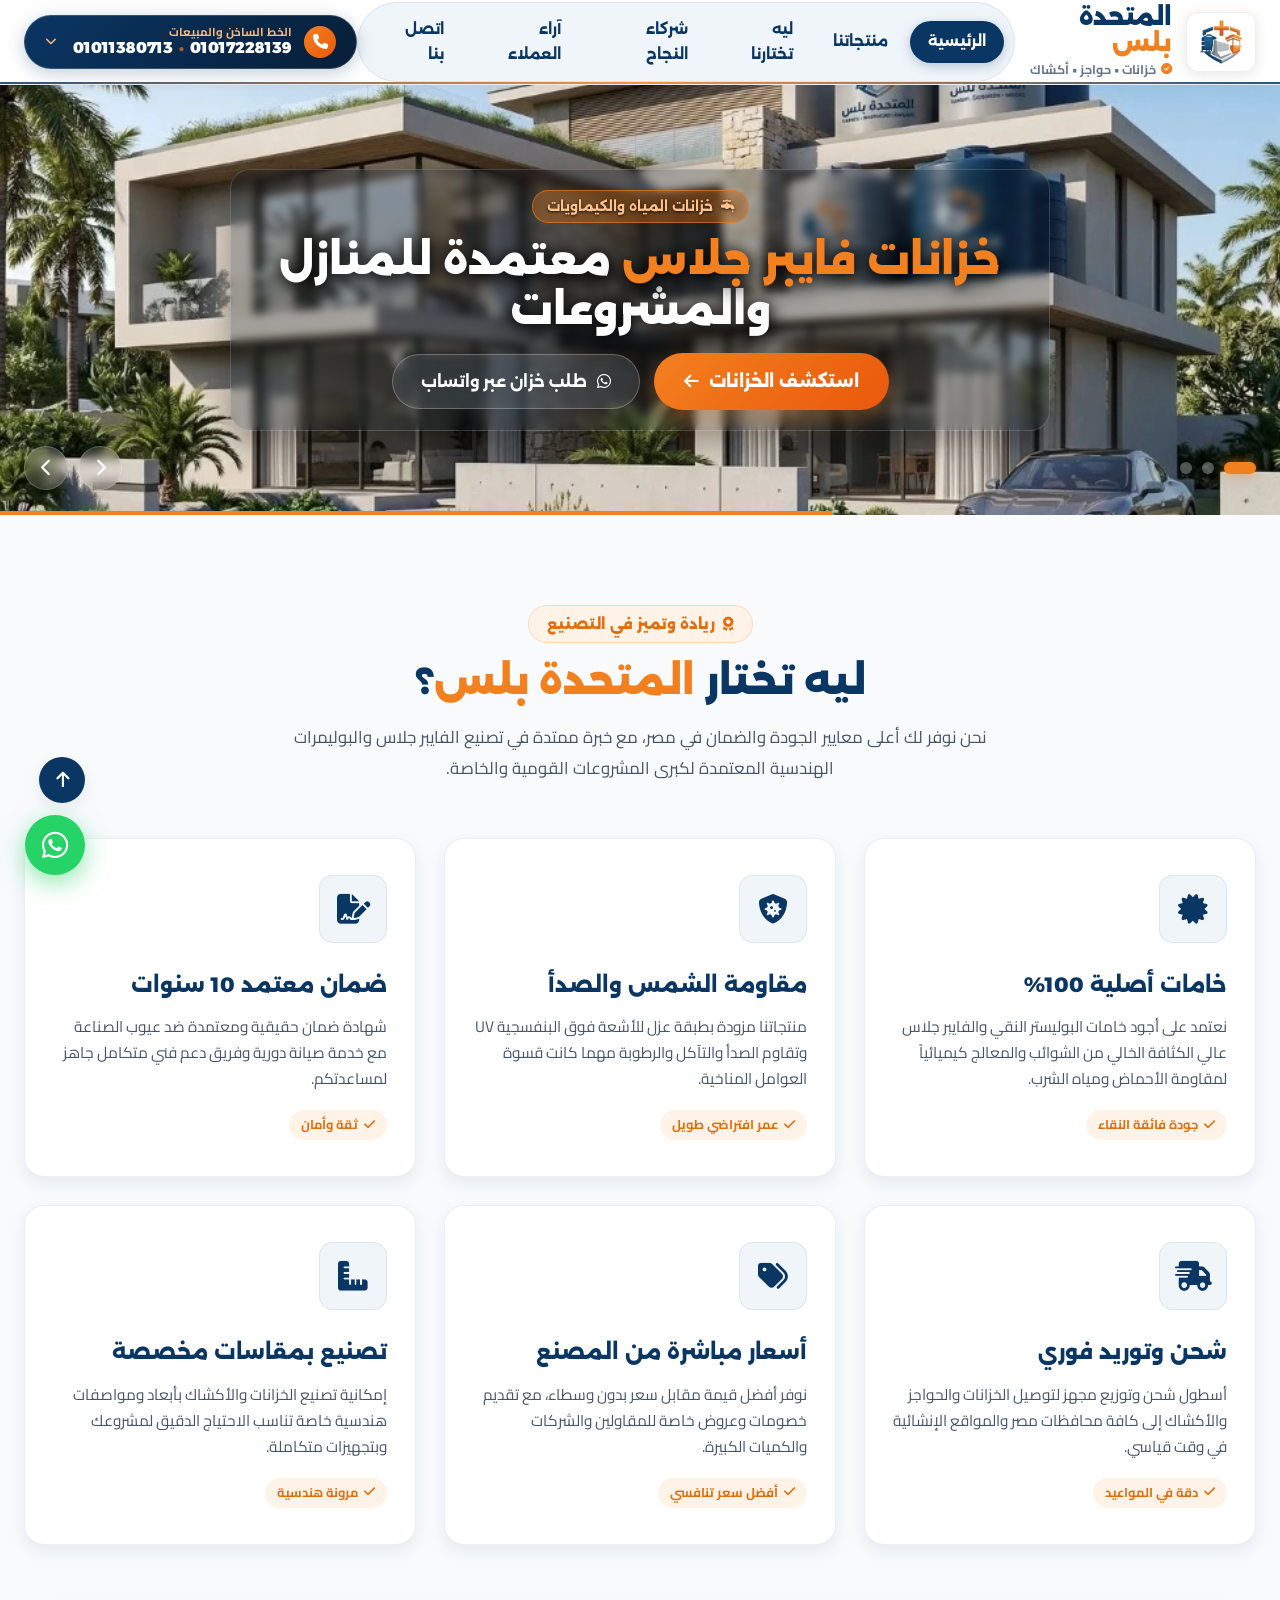
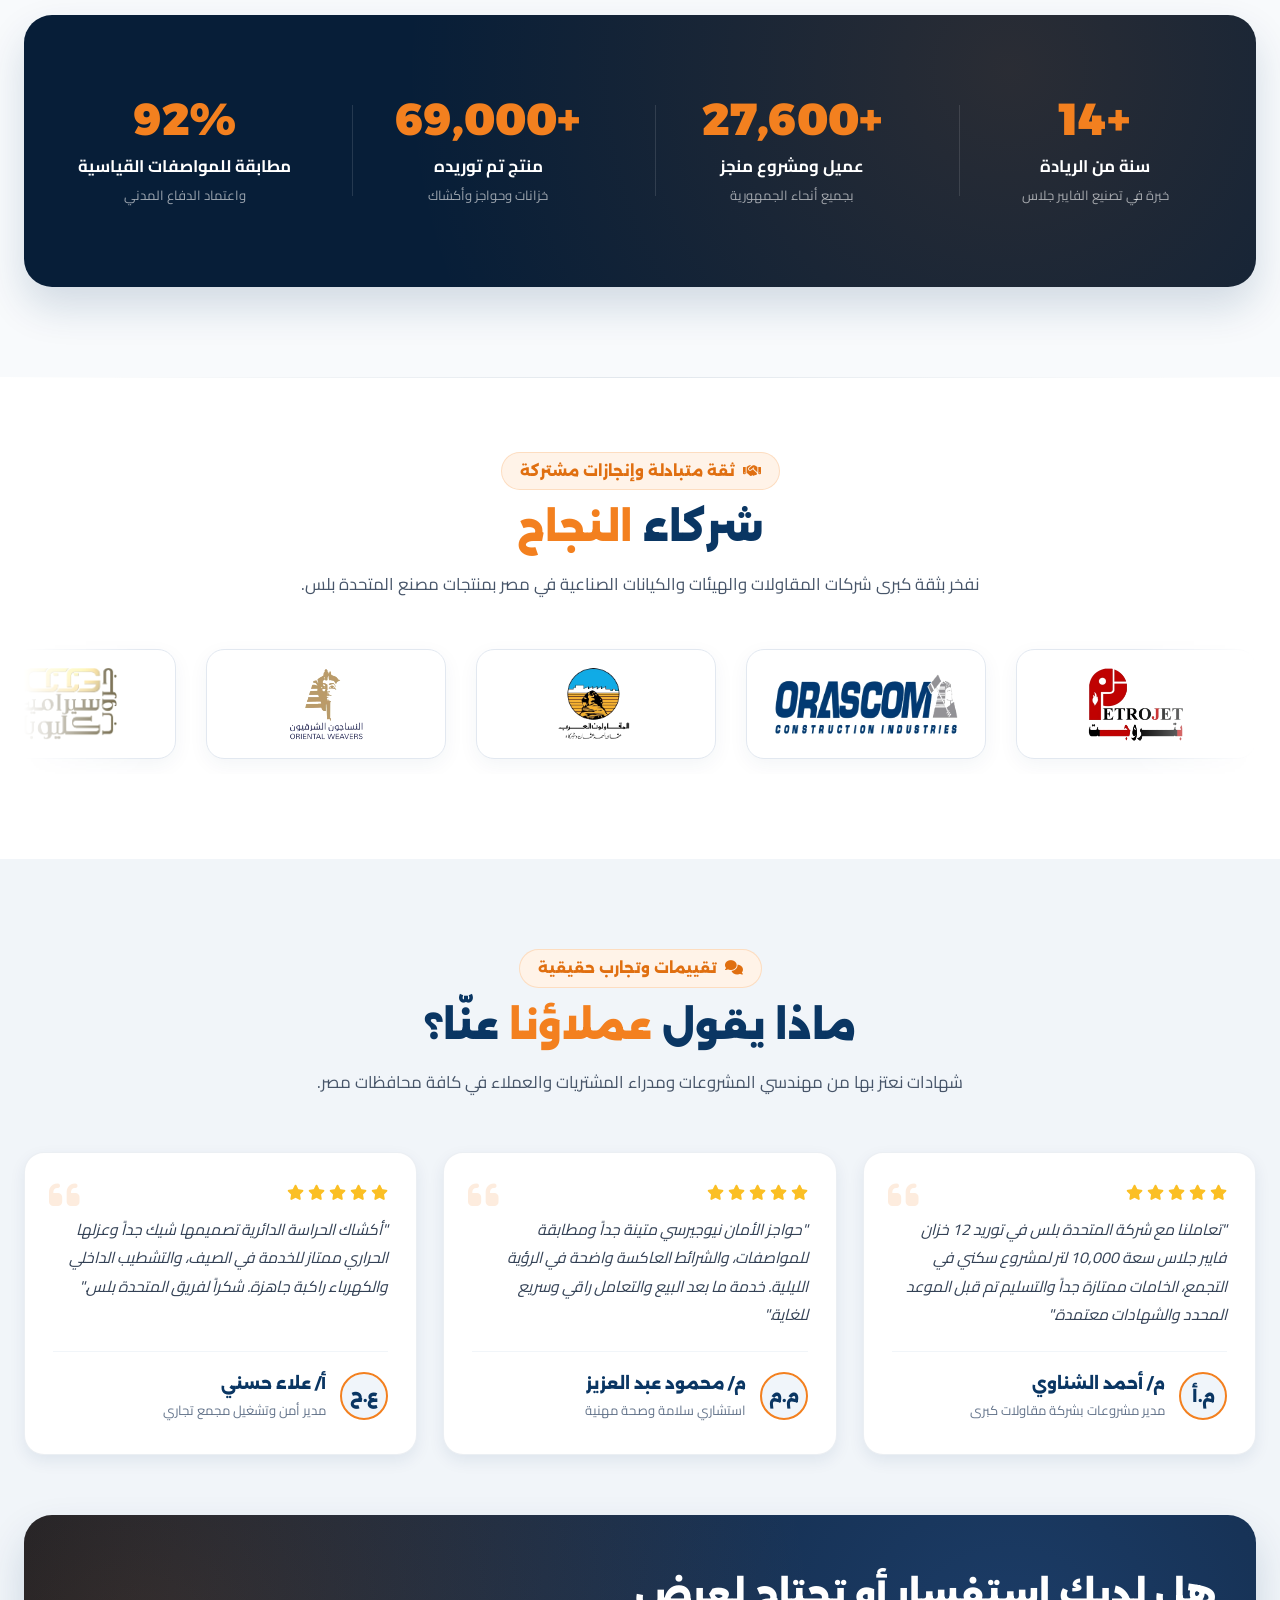
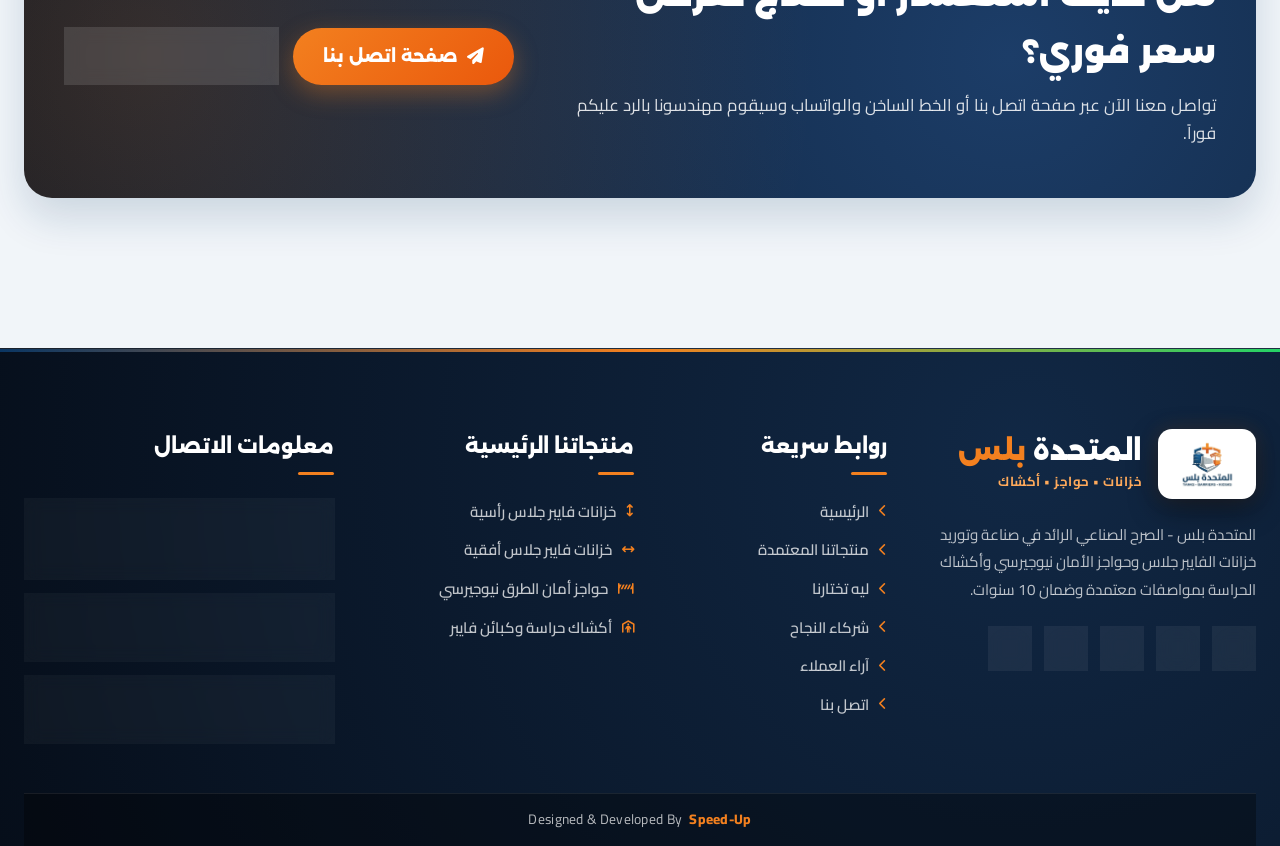
==== commit 987e7131: "Fix mobile responsiveness, header layout, phone numbers display, and navigation drawer" ====
--- a/index.html
+++ b/index.html
@@ -94,9 +94,9 @@
   <header class="site-header">
     <div class="container nav-container">
       <!-- الشعار واسم الشركة -->
-      <a href="index.html" class="brand-logo">
+      <a href="index.html" class="brand-logo" aria-label="الصفحة الرئيسية لشركة المتحدة بلس">
         <div class="header-logo-badge">
-          <img src="images/logo-icon.webp" alt="لوجو شركة المتحدة بلس">
+          <img src="images/logo-icon.webp" alt="لوجو شركة المتحدة بلس" width="46" height="46">
         </div>
         <div class="brand-info">
           <div class="brand-name">المتحدة <span>بلس</span></div>
@@ -107,20 +107,89 @@
         </div>
       </a>
 
-      <!-- روابط القائمة الرئيسية -->
-      <nav class="nav-menu">
-        <a href="index.html" class="nav-link active">الرئيسية</a>
-        <a href="products.html" class="nav-link">منتجاتنا</a>
-        <a href="#why-us" class="nav-link">ليه تختارنا</a>
-        <a href="#partners" class="nav-link">شركاء النجاح</a>
-        <a href="#reviews" class="nav-link">آراء العملاء</a>
-        <a href="contact.html" class="nav-link">اتصل بنا</a>
+      <!-- روابط القائمة الرئيسية وشاشات الموبايل -->
+      <nav class="nav-menu" id="navMenu">
+        <div class="nav-menu-header">
+          <div class="nav-menu-brand">
+            <img src="images/logo-icon.webp" alt="المتحدة بلس" width="34" height="34">
+            <span>المتحدة <strong>بلس</strong></span>
+          </div>
+          <button class="nav-menu-close" id="navMenuClose" aria-label="إغلاق القائمة">
+            <i class="fa-solid fa-xmark"></i>
+          </button>
+        </div>
+
+        <div class="nav-menu-links">
+          <a href="index.html" class="nav-link active">
+            <i class="fa-solid fa-house"></i>
+            <span>الرئيسية</span>
+          </a>
+          <a href="products.html" class="nav-link">
+            <i class="fa-solid fa-boxes-stacked"></i>
+            <span>منتجاتنا</span>
+          </a>
+          <a href="#why-us" class="nav-link">
+            <i class="fa-solid fa-award"></i>
+            <span>ليه تختارنا</span>
+          </a>
+          <a href="#partners" class="nav-link">
+            <i class="fa-solid fa-handshake"></i>
+            <span>شركاء النجاح</span>
+          </a>
+          <a href="#reviews" class="nav-link">
+            <i class="fa-solid fa-star"></i>
+            <span>آراء العملاء</span>
+          </a>
+          <a href="contact.html" class="nav-link">
+            <i class="fa-solid fa-phone-volume"></i>
+            <span>اتصل بنا</span>
+          </a>
+        </div>
+
+        <!-- صندوق التواصل والاتصال السريع داخل القائمة الجانبية -->
+        <div class="nav-menu-contact-box">
+          <div class="nav-contact-title">
+            <i class="fa-solid fa-headset"></i>
+            <span>قسم المبيعات والتعاقدات</span>
+          </div>
+          <div class="nav-contact-btns">
+            <a href="tel:01011380713" class="nav-contact-btn tel">
+              <div class="nav-contact-icon"><i class="fa-solid fa-phone"></i></div>
+              <div class="nav-contact-info">
+                <span>خط المبيعات 1</span>
+                <strong>01011380713</strong>
+              </div>
+              <span class="nav-contact-badge">اتصال</span>
+            </a>
+            <a href="tel:01017228139" class="nav-contact-btn tel">
+              <div class="nav-contact-icon"><i class="fa-solid fa-phone"></i></div>
+              <div class="nav-contact-info">
+                <span>خط المبيعات 2</span>
+                <strong>01017228139</strong>
+              </div>
+              <span class="nav-contact-badge">اتصال</span>
+            </a>
+            <div class="nav-wa-row">
+              <a href="https://wa.me/201011380713" target="_blank" class="nav-wa-btn" title="محادثة واتساب 1">
+                <i class="fa-brands fa-whatsapp"></i>
+                <span>واتساب 1</span>
+              </a>
+              <a href="https://wa.me/201017228139" target="_blank" class="nav-wa-btn" title="محادثة واتساب 2">
+                <i class="fa-brands fa-whatsapp"></i>
+                <span>واتساب 2</span>
+              </a>
+            </div>
+          </div>
+        </div>
       </nav>
 
-      <!-- زر الاتصال المميز في الهيدر (يدعم الرقمين والواتساب) -->
+      <!-- خلفية معتمة للقائمة عند الفتح بالموبايل -->
+      <div class="nav-backdrop" id="navBackdrop"></div>
+
+      <!-- أزرار الاتصال المميزة في الهيدر (تدعم الرقمين والواتساب بمرونة كاملة) -->
       <div class="header-actions">
         <div class="header-phone-dropdown">
-          <button class="btn-phone-distinct phone-dropdown-trigger" type="button" aria-expanded="false" aria-label="أرقام المبيعات والاتصال">
+          <button class="btn-phone-distinct phone-dropdown-trigger" type="button" aria-expanded="false" aria-label="أرقام المبيعات والاتصال السريع">
             <div class="phone-icon-pulse">
               <i class="fa-solid fa-phone"></i>
             </div>
@@ -131,6 +200,7 @@
                 <span class="phone-divider">•</span>
                 <span>01017228139</span>
               </span>
+              <span class="phone-mobile-label">المبيعات</span>
             </div>
             <i class="fa-solid fa-chevron-down phone-drop-arrow"></i>
           </button>
@@ -145,7 +215,7 @@
                 <i class="fa-solid fa-phone"></i>
               </div>
               <div class="phone-drop-info">
-                <span class="phone-drop-label">خط المبيعات 1</span>
+                <span class="phone-drop-label">خط المبيعات الرئيسي 1</span>
                 <span class="phone-drop-number">01011380713</span>
               </div>
               <span class="phone-drop-badge">اتصال مباشر</span>
@@ -155,7 +225,7 @@
                 <i class="fa-solid fa-phone"></i>
               </div>
               <div class="phone-drop-info">
-                <span class="phone-drop-label">خط المبيعات 2</span>
+                <span class="phone-drop-label">خط المبيعات الرئيسي 2</span>
                 <span class="phone-drop-number">01017228139</span>
               </div>
               <span class="phone-drop-badge">اتصال مباشر</span>
@@ -171,7 +241,7 @@
           </div>
         </div>
 
-        <button class="mobile-toggle" aria-label="فتح القائمة">
+        <button class="mobile-toggle" id="mobileToggle" aria-label="فتح القائمة الرئيسية">
           <i class="fa-solid fa-bars"></i>
         </button>
       </div>
--- a/css/style.css
+++ b/css/style.css
@@ -71,6 +71,8 @@
   scroll-behavior: smooth;
   font-size: 16px;
   text-size-adjust: 100%;
+  overflow-x: hidden;
+  max-width: 100vw;
 }
 
 body {
@@ -235,6 +237,18 @@
   border: 1px solid rgba(10, 54, 99, 0.08);
 }
 
+.nav-menu-header,
+.nav-menu-contact-box,
+.nav-backdrop {
+  display: none;
+}
+
+.nav-menu-links {
+  display: flex;
+  align-items: center;
+  gap: 4px;
+}
+
 .nav-link {
   font-family: var(--font-heading);
   font-weight: 700;
@@ -244,6 +258,13 @@
   border-radius: var(--radius-full);
   position: relative;
   transition: var(--transition);
+  display: inline-flex;
+  align-items: center;
+  gap: 8px;
+}
+
+.nav-link i {
+  display: none;
 }
 
 .nav-link:hover {
@@ -270,12 +291,13 @@
   gap: 12px;
   background: linear-gradient(135deg, #0a3663 0%, #071e38 100%);
   color: var(--color-white);
-  padding: 10px 22px;
+  padding: 10px 20px;
   border-radius: var(--radius-full);
   box-shadow: 0 4px 18px rgba(10, 54, 99, 0.25);
   border: 1.5px solid rgba(255, 255, 255, 0.15);
   transition: var(--transition);
   text-decoration: none;
+  cursor: pointer;
 }
 
 .phone-icon-pulse {
@@ -290,6 +312,7 @@
   font-size: 0.95rem;
   box-shadow: 0 0 0 0 rgba(243, 128, 31, 0.6);
   animation: pulse-phone 2s infinite;
+  flex-shrink: 0;
 }
 
 @keyframes pulse-phone {
@@ -314,17 +337,22 @@
 .phone-number-value {
   font-family: var(--font-heading);
   font-weight: 900;
-  font-size: 1.02rem;
+  font-size: 0.98rem;
   color: #ffffff;
   direction: ltr;
+  unicode-bidi: isolate;
   line-height: 1.2;
   display: inline-flex;
   align-items: center;
   gap: 6px;
 }
 
+.phone-mobile-label {
+  display: none;
+}
+
 .phone-divider {
-  opacity: 0.55;
+  opacity: 0.65;
   color: var(--color-accent);
   font-size: 0.85rem;
 }
@@ -2555,106 +2583,363 @@
 }
 
 /* ==========================================================================
-   التجاوب مع الشاشات والموبايل (Responsive Media Queries)
+   التجاوب الشامل مع الشاشات والموبايل (Complete Responsive System)
    ========================================================================== */
-@media (max-width: 1024px) {
-  .slide-grid {
-    grid-template-columns: 1fr;
-    text-align: center;
-    gap: 28px;
-    padding: 40px 0;
-  }
-  
-  .slide-desc {
-    margin: 0 auto 24px auto;
-  }
-  
-  .slide-features {
-    justify-content: center;
-  }
-  
-  .slide-actions {
-    justify-content: center;
-  }
-
-  .slide-media {
-    max-width: 460px;
-    margin: 0 auto;
-  }
-  
-  .footer-grid {
-    grid-template-columns: 1fr 1fr;
-  }
-  
-  .contact-split-layout {
-    grid-template-columns: 1fr;
-  }
-  
-  .home-products-cta {
-    flex-direction: column;
-    text-align: center;
-  }
-  
-  .cta-action-side {
-    justify-content: center;
-  }
-}
-
-@media (max-width: 768px) {
+
+/* شاشات اللابتوب والتابلت العريض (Laptop & Wide Tablets) */
+@media (max-width: 1200px) {
+  .container {
+    padding: 0 20px;
+  }
+
+  .nav-link {
+    padding: 8px 14px;
+    font-size: 0.88rem;
+  }
+
+  .btn-phone-distinct {
+    padding: 8px 16px;
+    gap: 10px;
+  }
+
+  .phone-number-value {
+    font-size: 0.92rem;
+  }
+}
+
+/* شاشات التابلت والشاشات المتوسطة (Tablets & Medium Screens <= 991px) */
+@media (max-width: 991px) {
   :root {
-    --header-height: 66px;
-  }
-  
+    --header-height: 68px;
+  }
+
   .site-header {
     background: rgba(255, 255, 255, 0.98);
+    backdrop-filter: blur(12px);
+    -webkit-backdrop-filter: blur(12px);
   }
 
   .nav-container {
     height: var(--header-height);
-    padding: 0 14px;
-    gap: 8px;
+    padding: 0 16px;
+    gap: 10px;
+    justify-content: space-between;
   }
 
   .brand-logo {
     gap: 10px;
+    flex-shrink: 0;
   }
 
   .header-logo-badge {
-    padding: 4px 8px;
+    padding: 4px 10px;
     border-radius: 10px;
   }
 
   .header-logo-badge img {
+    height: 38px;
+  }
+
+  .brand-name {
+    font-size: 1.25rem;
+  }
+
+  .brand-tagline {
+    font-size: 0.72rem;
+  }
+
+  /* زر القائمة للشاشات المتوسطة والصغيرة */
+  .mobile-toggle {
+    display: flex;
+    align-items: center;
+    justify-content: center;
+    width: 40px;
+    height: 40px;
+    background: var(--color-primary-surface);
+    color: var(--color-primary);
+    border-radius: 10px;
+    border: 1.5px solid rgba(10, 54, 99, 0.12);
+    font-size: 1.25rem;
+    cursor: pointer;
+    transition: var(--transition);
+    flex-shrink: 0;
+  }
+
+  .mobile-toggle:hover {
+    background: var(--color-primary);
+    color: var(--color-white);
+    border-color: var(--color-primary);
+  }
+
+  /* القائمة الجانبية المنبثقة (Mobile Navigation Drawer) */
+  .nav-menu {
+    position: fixed;
+    top: 0;
+    right: -100%;
+    width: 330px;
+    max-width: 86vw;
+    height: 100vh;
+    height: 100dvh;
+    background: #ffffff;
+    flex-direction: column;
+    align-items: stretch;
+    justify-content: flex-start;
+    padding: 22px 20px;
+    box-shadow: -10px 0 45px rgba(0, 0, 0, 0.28);
+    transition: right 0.35s cubic-bezier(0.16, 1, 0.3, 1);
+    z-index: 2100;
+    border-radius: 0;
+    border: none;
+    overflow-y: auto;
+    gap: 0;
+  }
+
+  .nav-menu.open {
+    right: 0;
+  }
+
+  .nav-backdrop {
+    display: block;
+    position: fixed;
+    inset: 0;
+    background: rgba(6, 14, 26, 0.65);
+    backdrop-filter: blur(4px);
+    -webkit-backdrop-filter: blur(4px);
+    z-index: 2050;
+    opacity: 0;
+    pointer-events: none;
+    transition: opacity 0.35s ease;
+  }
+
+  .nav-backdrop.active {
+    opacity: 1;
+    pointer-events: auto;
+  }
+
+  .nav-menu-header {
+    display: flex;
+    align-items: center;
+    justify-content: space-between;
+    padding-bottom: 16px;
+    margin-bottom: 16px;
+    border-bottom: 1px solid #e2e8f0;
+    width: 100%;
+  }
+
+  .nav-menu-brand {
+    display: flex;
+    align-items: center;
+    gap: 10px;
+    font-family: var(--font-heading);
+    font-size: 1.2rem;
+    font-weight: 900;
+    color: var(--color-primary);
+  }
+
+  .nav-menu-brand strong {
+    color: var(--color-accent);
+  }
+
+  .nav-menu-close {
+    width: 36px;
     height: 36px;
-  }
-
-  .brand-name {
-    font-size: 1.18rem;
-    line-height: 1.15;
-  }
-
-  .brand-tagline {
-    font-size: 0.68rem;
-    gap: 4px;
-    margin-top: 1px;
-  }
-
+    border-radius: 50%;
+    background: #f1f5f9;
+    color: var(--color-primary);
+    display: flex;
+    align-items: center;
+    justify-content: center;
+    font-size: 1.15rem;
+    cursor: pointer;
+    border: 1px solid #e2e8f0;
+    transition: var(--transition);
+  }
+
+  .nav-menu-close:hover {
+    background: #fee2e2;
+    color: #ef4444;
+  }
+
+  .nav-menu-links {
+    display: flex;
+    flex-direction: column;
+    gap: 6px;
+    width: 100%;
+  }
+
+  .nav-link {
+    width: 100%;
+    padding: 12px 16px;
+    border-radius: 12px;
+    font-size: 0.98rem;
+    background: transparent;
+    color: var(--color-gray-800);
+    display: flex;
+    align-items: center;
+    gap: 12px;
+    text-align: right;
+  }
+
+  .nav-link i {
+    display: inline-flex;
+    align-items: center;
+    justify-content: center;
+    width: 24px;
+    font-size: 1.05rem;
+    color: var(--color-accent);
+    flex-shrink: 0;
+  }
+
+  .nav-link:hover {
+    background: #f8fafc;
+    color: var(--color-accent);
+  }
+
+  .nav-link.active {
+    background: var(--color-primary);
+    color: #ffffff;
+    box-shadow: 0 4px 14px rgba(10, 54, 99, 0.2);
+  }
+
+  .nav-link.active i {
+    color: #ffffff;
+  }
+
+  /* قسم الاتصال المدمج في القائمة الجانبية */
+  .nav-menu-contact-box {
+    display: flex;
+    flex-direction: column;
+    gap: 10px;
+    margin-top: 24px;
+    padding-top: 20px;
+    border-top: 1px solid #e2e8f0;
+    width: 100%;
+  }
+
+  .nav-contact-title {
+    font-size: 0.82rem;
+    font-weight: 800;
+    color: var(--color-primary);
+    display: flex;
+    align-items: center;
+    gap: 6px;
+  }
+
+  .nav-contact-btns {
+    display: flex;
+    flex-direction: column;
+    gap: 8px;
+    width: 100%;
+  }
+
+  .nav-contact-btn.tel {
+    display: flex;
+    align-items: center;
+    gap: 10px;
+    padding: 10px 12px;
+    border-radius: 10px;
+    background: rgba(10, 54, 99, 0.05);
+    border: 1px solid rgba(10, 54, 99, 0.1);
+    text-decoration: none;
+    color: var(--color-primary);
+    transition: var(--transition);
+  }
+
+  .nav-contact-btn.tel:hover {
+    background: rgba(243, 128, 31, 0.12);
+    border-color: rgba(243, 128, 31, 0.35);
+  }
+
+  .nav-contact-icon {
+    width: 32px;
+    height: 32px;
+    border-radius: 50%;
+    background: var(--color-accent-gradient);
+    color: #fff;
+    display: flex;
+    align-items: center;
+    justify-content: center;
+    font-size: 0.82rem;
+    flex-shrink: 0;
+  }
+
+  .nav-contact-info {
+    display: flex;
+    flex-direction: column;
+    flex-grow: 1;
+    text-align: right;
+  }
+
+  .nav-contact-info span {
+    font-size: 0.72rem;
+    color: var(--color-gray-500);
+    font-weight: 600;
+  }
+
+  .nav-contact-info strong {
+    font-family: var(--font-heading);
+    font-size: 0.98rem;
+    font-weight: 900;
+    direction: ltr;
+    text-align: right;
+  }
+
+  .nav-contact-badge {
+    font-size: 0.72rem;
+    font-weight: 800;
+    background: var(--color-primary);
+    color: #ffffff;
+    padding: 4px 10px;
+    border-radius: var(--radius-full);
+  }
+
+  .nav-wa-row {
+    display: grid;
+    grid-template-columns: 1fr 1fr;
+    gap: 8px;
+    margin-top: 4px;
+    width: 100%;
+  }
+
+  .nav-wa-btn {
+    display: flex;
+    align-items: center;
+    justify-content: center;
+    gap: 6px;
+    padding: 9px 10px;
+    border-radius: 10px;
+    background: rgba(37, 211, 102, 0.14);
+    color: #15803d;
+    border: 1px solid rgba(37, 211, 102, 0.3);
+    font-weight: 800;
+    font-size: 0.82rem;
+    text-decoration: none;
+    transition: var(--transition);
+  }
+
+  .nav-wa-btn:hover {
+    background: var(--color-whatsapp);
+    color: #ffffff;
+  }
+
+  /* زر الهاتف في الهيدر للشاشات <= 991px */
   .header-actions {
     display: flex;
     align-items: center;
     gap: 8px;
+    flex-shrink: 0;
   }
 
   .btn-phone-distinct {
-    padding: 6px 12px;
-    gap: 6px;
+    padding: 8px 14px;
+    gap: 8px;
     border-radius: var(--radius-full);
   }
 
   .phone-icon-pulse {
     width: 28px;
     height: 28px;
-    font-size: 0.8rem;
+    font-size: 0.82rem;
   }
 
   .phone-label {
@@ -2662,96 +2947,152 @@
   }
 
   .phone-number-value {
-    font-size: 0.86rem;
+    display: none;
+  }
+
+  .phone-mobile-label {
+    display: inline-block;
+    font-size: 0.88rem;
+    font-weight: 800;
+    color: #ffffff;
+    font-family: var(--font-heading);
+  }
+
+  .phone-drop-arrow {
+    font-size: 0.68rem;
+  }
+
+  .phone-dropdown-menu {
+    position: absolute;
+    top: calc(100% + 8px);
+    left: 0;
+    right: auto;
+    min-width: 290px;
+    max-width: calc(100vw - 24px);
+    width: 290px;
+    z-index: 2000;
+  }
+
+  /* تحسينات الأقسام على الشاشات المتوسطة */
+  .footer-grid {
+    grid-template-columns: 1fr 1fr;
+    gap: 35px;
+  }
+
+  .contact-split-layout {
+    grid-template-columns: 1fr;
+    gap: 30px;
+  }
+
+  .home-products-cta {
+    flex-direction: column;
+    text-align: center;
+    padding: 40px 28px;
+  }
+
+  .cta-action-side {
+    justify-content: center;
+  }
+
+  .section {
+    padding: 60px 0;
+  }
+}
+
+/* شاشات الموبايل القياسية (Mobile Phones <= 768px) */
+@media (max-width: 768px) {
+  :root {
+    --header-height: 64px;
+  }
+
+  .nav-container {
+    height: var(--header-height);
+    padding: 0 12px;
+    gap: 8px;
+  }
+
+  .brand-logo {
+    gap: 8px;
+  }
+
+  .header-logo-badge {
+    padding: 4px 8px;
+    border-radius: 9px;
+  }
+
+  .header-logo-badge img {
+    height: 34px;
+  }
+
+  .brand-name {
+    font-size: 1.15rem;
+  }
+
+  /* إخفاء التاج لاين في الموبايل لضمان عدم حدوث أي انضغاط أو تداخل */
+  .brand-tagline {
+    display: none;
+  }
+
+  .header-actions {
+    gap: 6px;
+  }
+
+  .btn-phone-distinct {
+    padding: 7px 12px;
+    gap: 6px;
+  }
+
+  .phone-icon-pulse {
+    width: 26px;
+    height: 26px;
+    font-size: 0.78rem;
+  }
+
+  .phone-mobile-label {
+    font-size: 0.84rem;
   }
 
   .mobile-toggle {
-    display: flex;
-    align-items: center;
-    justify-content: center;
-    width: 36px;
-    height: 36px;
-    padding: 0;
-    font-size: 1.25rem;
-  }
-
-  .nav-menu {
-    position: fixed;
-    top: var(--header-height);
-    right: -100%;
-    width: 280px;
-    height: calc(100vh - var(--header-height));
-    background: var(--color-white);
-    flex-direction: column;
-    align-items: flex-start;
-    padding: 24px;
-    box-shadow: -8px 0 30px rgba(0, 0, 0, 0.15);
-    transition: right 0.35s ease;
-    z-index: 1001;
-    border-radius: 0;
-  }
-
-  .nav-menu.open {
-    right: 0;
-  }
-
-  .nav-link {
-    width: 100%;
-    padding: 12px 14px;
-    border-radius: var(--radius-sm);
+    width: 38px;
+    height: 38px;
+    font-size: 1.2rem;
   }
 
   /* الهيرو سلايدر على الموبايل */
   .hero-section {
-    min-height: 350px;
+    min-height: 380px;
     padding: 0;
     display: flex;
     align-items: center;
     justify-content: center;
-    position: relative;
-    overflow: hidden;
   }
 
   .hero-slider {
-    min-height: 350px;
+    min-height: 380px;
     height: 100%;
-    position: relative;
-  }
-
-  .slide {
-    position: absolute;
-    top: 0;
-    left: 0;
-    width: 100%;
-    height: 100%;
-    display: flex;
-    align-items: center;
-    justify-content: center;
   }
 
   .slide-content.centered {
-    padding: 14px 18px;
-    max-width: 380px;
-    width: 90%;
+    padding: 16px 16px;
+    max-width: 92%;
+    width: 92%;
     margin: 0 auto;
-    background: rgba(6, 18, 34, 0.28);
-    backdrop-filter: blur(4px);
-    -webkit-backdrop-filter: blur(4px);
-    border-radius: var(--radius-lg);
-    border: 1px solid rgba(255, 255, 255, 0.18);
+    background: rgba(6, 18, 34, 0.35);
+    backdrop-filter: blur(6px);
+    -webkit-backdrop-filter: blur(6px);
+    border-radius: 16px;
   }
 
   .slide-badge {
-    font-size: 0.72rem;
-    padding: 2px 10px;
-    margin-bottom: 6px;
-    gap: 4px;
+    font-size: 0.75rem;
+    padding: 3px 12px;
+    margin-bottom: 8px;
   }
 
   .slide-title {
-    font-size: 1.25rem;
-    line-height: 1.25;
-    margin-bottom: 10px;
+    font-size: 1.3rem;
+    line-height: 1.3;
+    margin-bottom: 12px;
     letter-spacing: -0.2px;
   }
 
@@ -2769,19 +3110,14 @@
   .slide-actions .btn-secondary {
     flex: 1;
     white-space: nowrap;
-    padding: 8px 10px;
-    font-size: 0.78rem;
+    padding: 9px 10px;
+    font-size: 0.82rem;
     gap: 5px;
     justify-content: center;
   }
 
-  .slide-actions .btn-primary i,
-  .slide-actions .btn-secondary i {
-    font-size: 0.75rem;
-  }
-
   .slider-controls {
-    bottom: 10px;
+    bottom: 12px;
   }
 
   .arrow-btn {
@@ -2799,6 +3135,7 @@
     width: 18px;
   }
 
+  /* هيرو الصفحات الفرعية */
   .inner-hero {
     padding: 24px 0 26px 0;
   }
@@ -2813,68 +3150,222 @@
     line-height: 1.5;
   }
 
+  /* فلتر وشبكة المنتجات */
   .products-section {
     padding: 25px 0 50px 0;
   }
 
-  .section {
-    padding: 40px 0;
-  }
-
+  .products-filter-bar {
+    gap: 8px;
+    margin-bottom: 30px;
+    justify-content: center;
+  }
+
+  .filter-btn {
+    padding: 8px 14px;
+    font-size: 0.82rem;
+    border-radius: 10px;
+    gap: 6px;
+  }
+
+  .products-grid {
+    grid-template-columns: repeat(auto-fill, minmax(270px, 1fr));
+    gap: 20px;
+  }
+
+  .product-media {
+    height: 200px;
+    padding: 16px;
+  }
+
+  .product-media img {
+    max-height: 160px;
+  }
+
+  .product-content {
+    padding: 18px;
+  }
+
+  .product-title {
+    font-size: 1.15rem;
+  }
+
+  .product-desc {
+    font-size: 0.86rem;
+    line-height: 1.5;
+  }
+
+  .product-actions {
+    grid-template-columns: 1.1fr 1fr;
+    gap: 6px;
+  }
+
+  .btn-order-wa,
+  .btn-view-details {
+    padding: 9px 8px;
+    font-size: 0.8rem;
+  }
+
+  /* الإحصائيات والمزايا */
   .section-title {
-    font-size: 1.55rem;
+    font-size: 1.6rem;
+  }
+
+  .features-grid {
+    grid-template-columns: 1fr;
+    gap: 20px;
+  }
+
+  .stats-strip {
+    padding: 35px 20px;
+    margin-top: 40px;
+    border-radius: 18px;
+  }
+
+  .stats-grid {
+    grid-template-columns: 1fr 1fr;
+    gap: 20px;
+  }
+
+  .stat-item {
+    padding: 10px;
+  }
+
+  .stat-item:not(:last-child)::after {
+    display: none;
+  }
+
+  .stat-number {
+    font-size: 2.2rem;
+  }
+
+  .stat-label {
+    font-size: 0.92rem;
+  }
+
+  /* آراء العملاء */
+  .reviews-grid {
+    grid-template-columns: 1fr;
+    gap: 18px;
+  }
+
+  .review-card {
+    padding: 24px 20px;
+  }
+
+  /* شركاء النجاح */
+  .partner-card {
+    width: 180px;
+    height: 90px;
+    padding: 12px 16px;
+  }
+
+  /* صفحة اتصل بنا */
+  .contact-cards-grid {
+    grid-template-columns: 1fr;
+    gap: 18px;
+  }
+
+  .map-frame {
+    height: 300px;
+  }
+
+  .quote-form-card {
+    padding: 22px 18px;
+  }
+
+  /* المودال */
+  .order-modal-card,
+  .modal-content {
+    max-width: 94vw;
+    border-radius: 16px;
+  }
+
+  .order-modal-header {
+    padding: 14px 18px;
+  }
+
+  .order-modal-body,
+  .modal-body {
+    padding: 16px 18px;
+  }
+
+  /* الفوتر على الموبايل */
+  .site-footer {
+    padding: 50px 0 0 0;
   }
 
   .footer-grid {
     grid-template-columns: 1fr;
-    gap: 28px;
-  }
-
-  .stats-strip {
-    padding: 30px 0;
-  }
-
-  .stat-item:not(:last-child)::after {
-    display: none;
-  }
-}
-
+    gap: 30px;
+  }
+
+  .footer-phones-row {
+    flex-wrap: wrap;
+    gap: 6px;
+  }
+
+  .footer-bottom-content {
+    font-size: 0.78rem;
+    text-align: center;
+    flex-direction: column;
+    gap: 6px;
+  }
+
+  /* الأزرار العائمة */
+  .floating-actions {
+    bottom: 18px;
+    left: 18px;
+    gap: 10px;
+  }
+
+  .floating-wa-btn {
+    width: 52px;
+    height: 52px;
+    font-size: 1.6rem;
+  }
+
+  .scroll-top-btn {
+    width: 40px;
+    height: 40px;
+    font-size: 0.95rem;
+  }
+}
+
+/* شاشات الموبايل الصغيرة (Small Mobile Devices <= 480px) */
 @media (max-width: 480px) {
   :root {
-    --header-height: 60px;
+    --header-height: 58px;
   }
 
   .nav-container {
     padding: 0 10px;
+    gap: 6px;
   }
 
   .brand-logo {
-    gap: 7px;
+    gap: 6px;
   }
 
   .header-logo-badge {
-    padding: 3px 6px;
+    padding: 2px 6px;
     border-radius: 8px;
   }
 
   .header-logo-badge img {
-    height: 30px;
+    height: 28px;
   }
 
   .brand-name {
     font-size: 1.05rem;
   }
 
-  .brand-tagline {
-    font-size: 0.62rem;
-  }
-
   .header-actions {
-    gap: 6px;
+    gap: 5px;
   }
 
   .btn-phone-distinct {
-    padding: 5px 8px;
+    padding: 6px 10px;
     gap: 5px;
   }
 
@@ -2884,52 +3375,62 @@
     font-size: 0.75rem;
   }
 
-  .phone-number-value {
-    font-size: 0.78rem;
+  .phone-mobile-label {
+    font-size: 0.8rem;
+  }
+
+  .mobile-toggle {
+    width: 36px;
+    height: 36px;
+    font-size: 1.15rem;
+  }
+
+  .phone-dropdown-menu {
+    left: -6px;
+    width: calc(100vw - 20px);
+    min-width: 270px;
+    padding: 12px;
+  }
+
+  .phone-drop-item {
+    padding: 8px 10px;
+    gap: 8px;
+  }
+
+  .phone-drop-icon {
+    width: 28px;
+    height: 28px;
+    font-size: 0.75rem;
+  }
+
+  .phone-drop-number {
+    font-size: 0.9rem;
   }
 
   .hero-section {
-    min-height: 320px;
+    min-height: 340px;
   }
 
   .hero-slider {
-    min-height: 320px;
+    min-height: 340px;
   }
 
   .slide-content.centered {
-    padding: 12px 12px;
-    max-width: 340px;
-    width: 92%;
+    padding: 14px 12px;
+    max-width: 95%;
+    width: 95%;
   }
 
   .slide-title {
-    font-size: 1.12rem;
-    line-height: 1.22;
+    font-size: 1.15rem;
+    line-height: 1.25;
     margin-bottom: 8px;
-  }
-
-  .slide-actions {
-    flex-direction: row;
-    display: flex;
-    align-items: center;
-    justify-content: center;
-    gap: 6px;
-    width: 100%;
   }
 
   .slide-actions .btn-primary,
   .slide-actions .btn-secondary {
-    flex: 1;
-    white-space: nowrap;
-    padding: 7px 6px;
-    font-size: 0.74rem;
-    gap: 4px;
-    justify-content: center;
-  }
-
-  .slide-actions .btn-primary i,
-  .slide-actions .btn-secondary i {
-    font-size: 0.7rem;
+    padding: 7px 8px;
+    font-size: 0.75rem;
   }
 
   .inner-hero {
@@ -2940,26 +3441,44 @@
     font-size: 1.35rem;
   }
 
-  .inner-hero-desc {
-    font-size: 0.8rem;
-  }
-
-  .products-section {
-    padding: 18px 0 40px 0;
-  }
-
-  .phone-dropdown-menu {
-    min-width: 260px;
-    left: -10px;
-  }
-}
-
-@media (max-width: 768px) {
-  .phone-dropdown-menu {
-    left: 0;
-    right: auto;
-    min-width: 270px;
-    max-width: calc(100vw - 30px);
-  }
-}
-
+  .products-grid {
+    grid-template-columns: 1fr;
+  }
+
+  .product-actions {
+    grid-template-columns: 1fr;
+    gap: 8px;
+  }
+
+  .btn-order-wa,
+  .btn-view-details {
+    padding: 10px 14px;
+    font-size: 0.86rem;
+    justify-content: center;
+  }
+}
+
+/* شاشات الموبايل فائقة الصغر (Ultra-Compact Mobile <= 360px) */
+@media (max-width: 360px) {
+  .nav-container {
+    padding: 0 8px;
+  }
+
+  .brand-name {
+    font-size: 0.96rem;
+  }
+
+  .btn-phone-distinct {
+    padding: 6px 8px;
+    gap: 4px;
+  }
+
+  .phone-mobile-label {
+    display: none;
+  }
+
+  .header-actions {
+    gap: 4px;
+  }
+}
+
